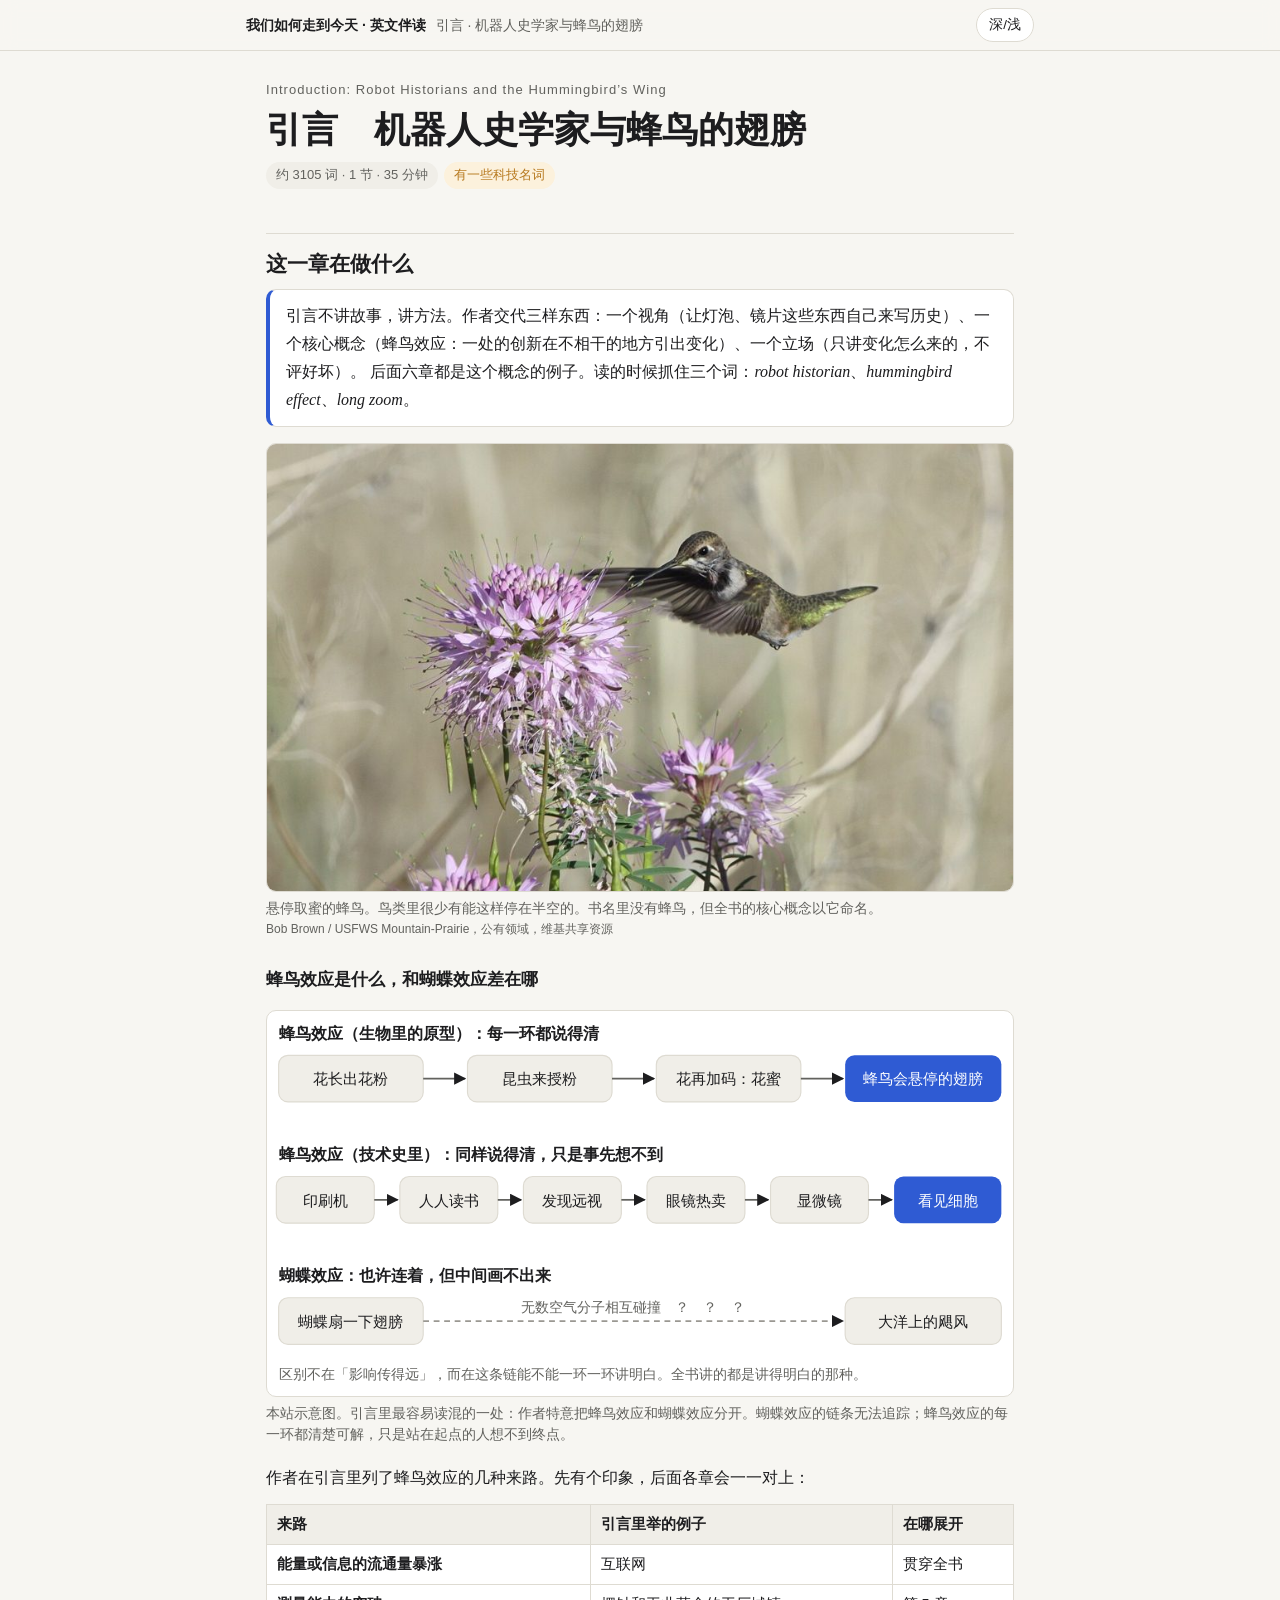
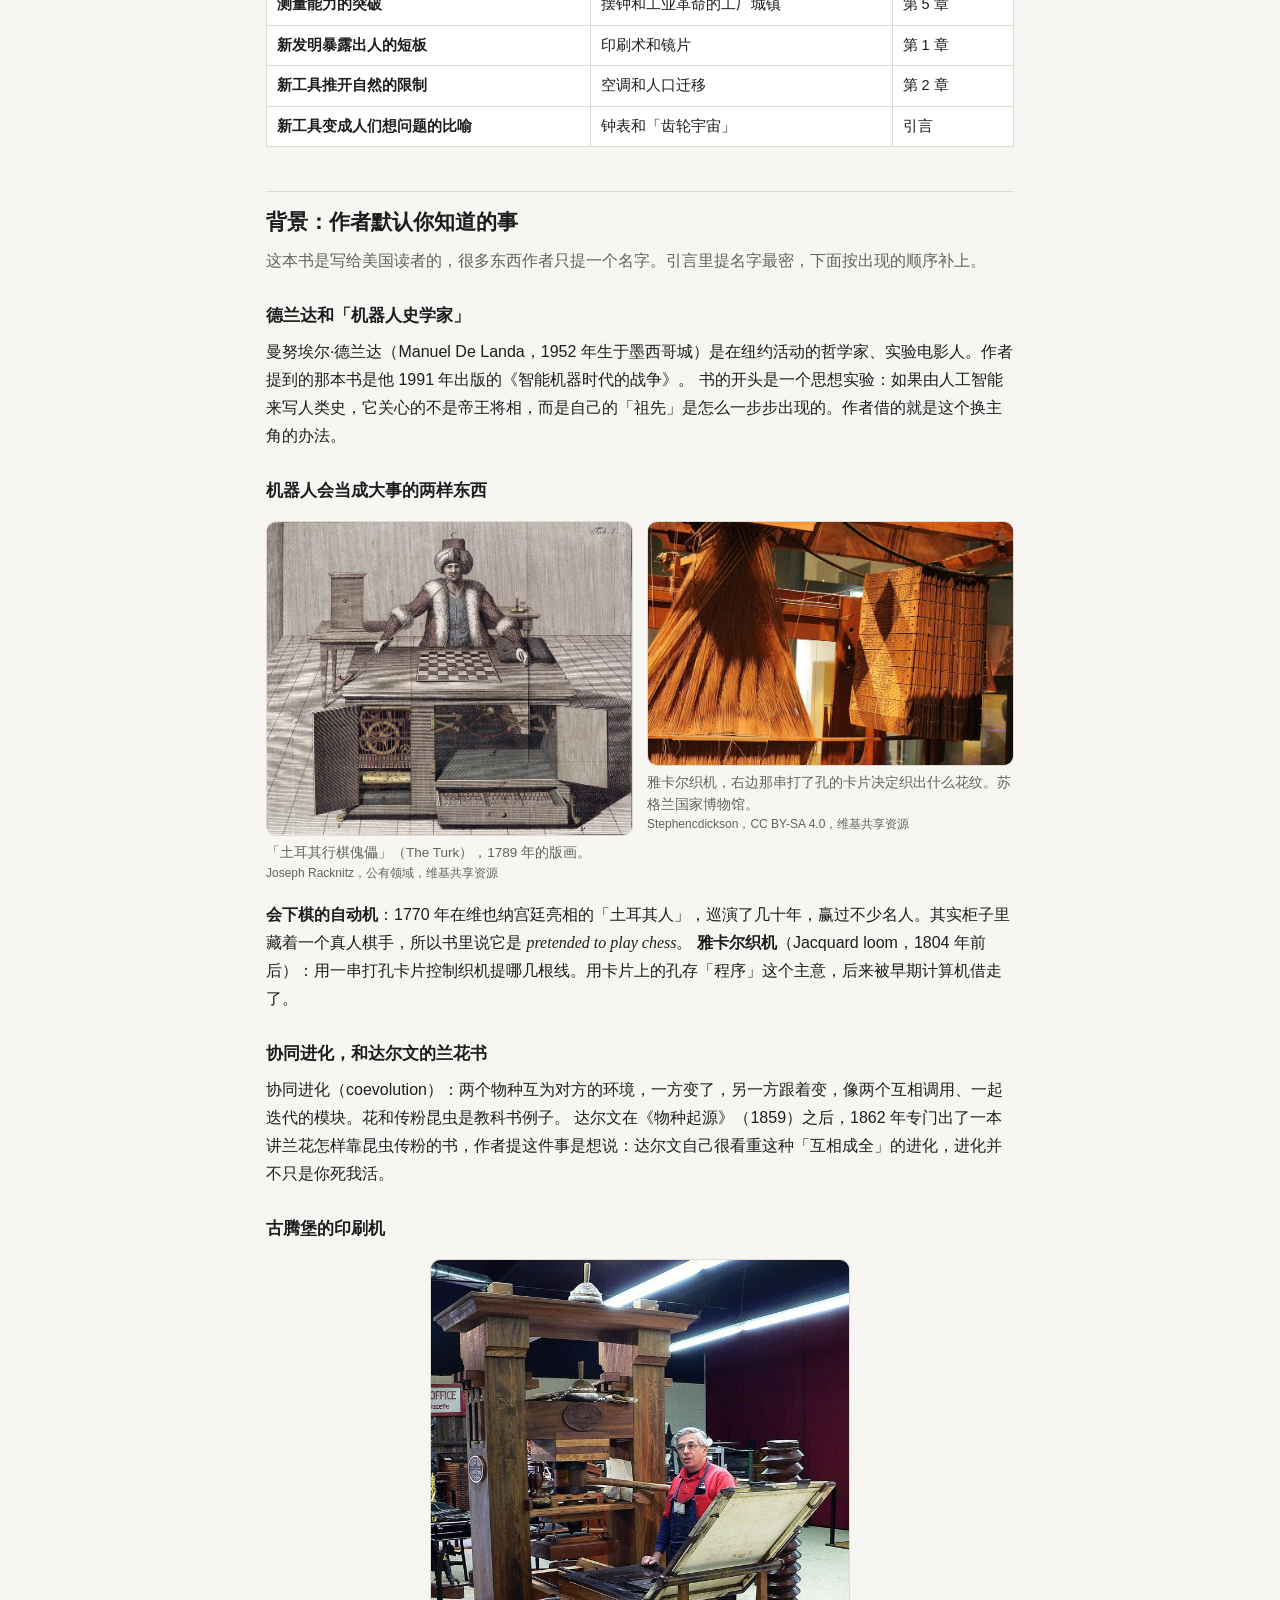
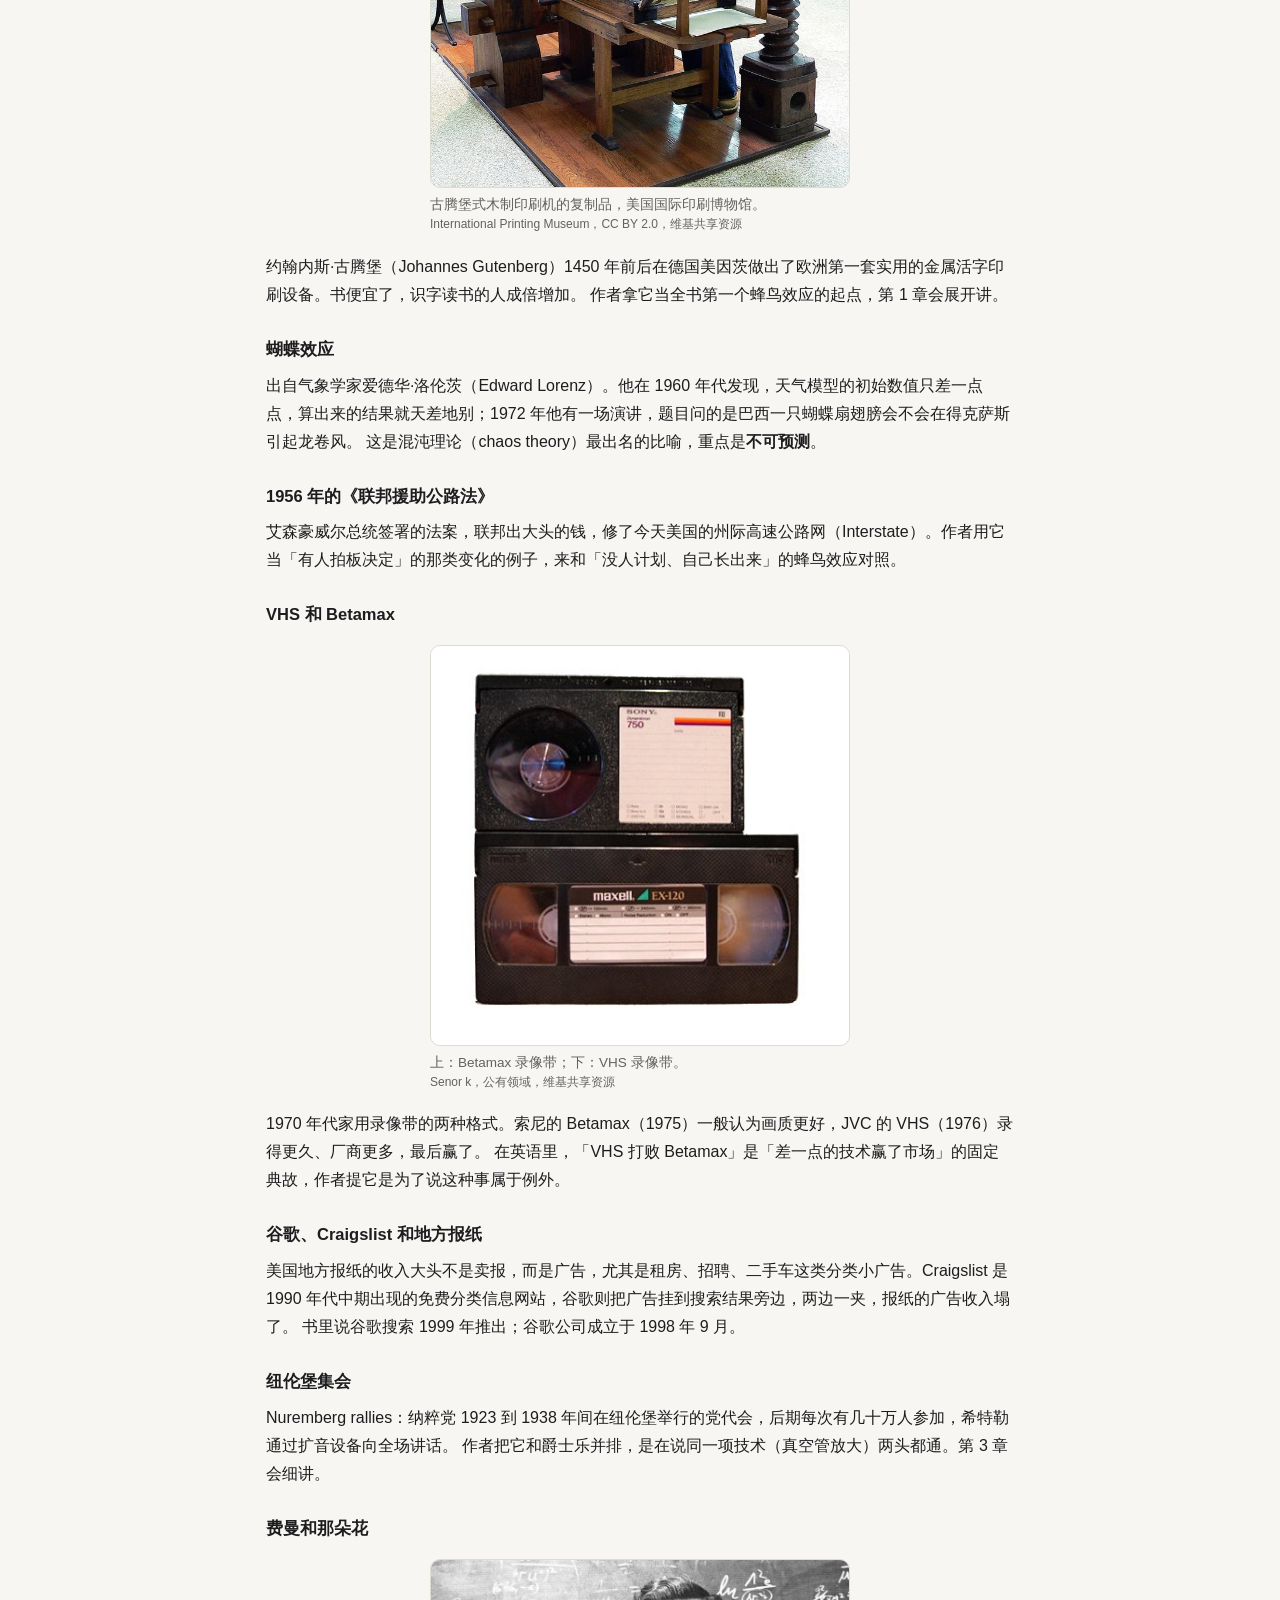
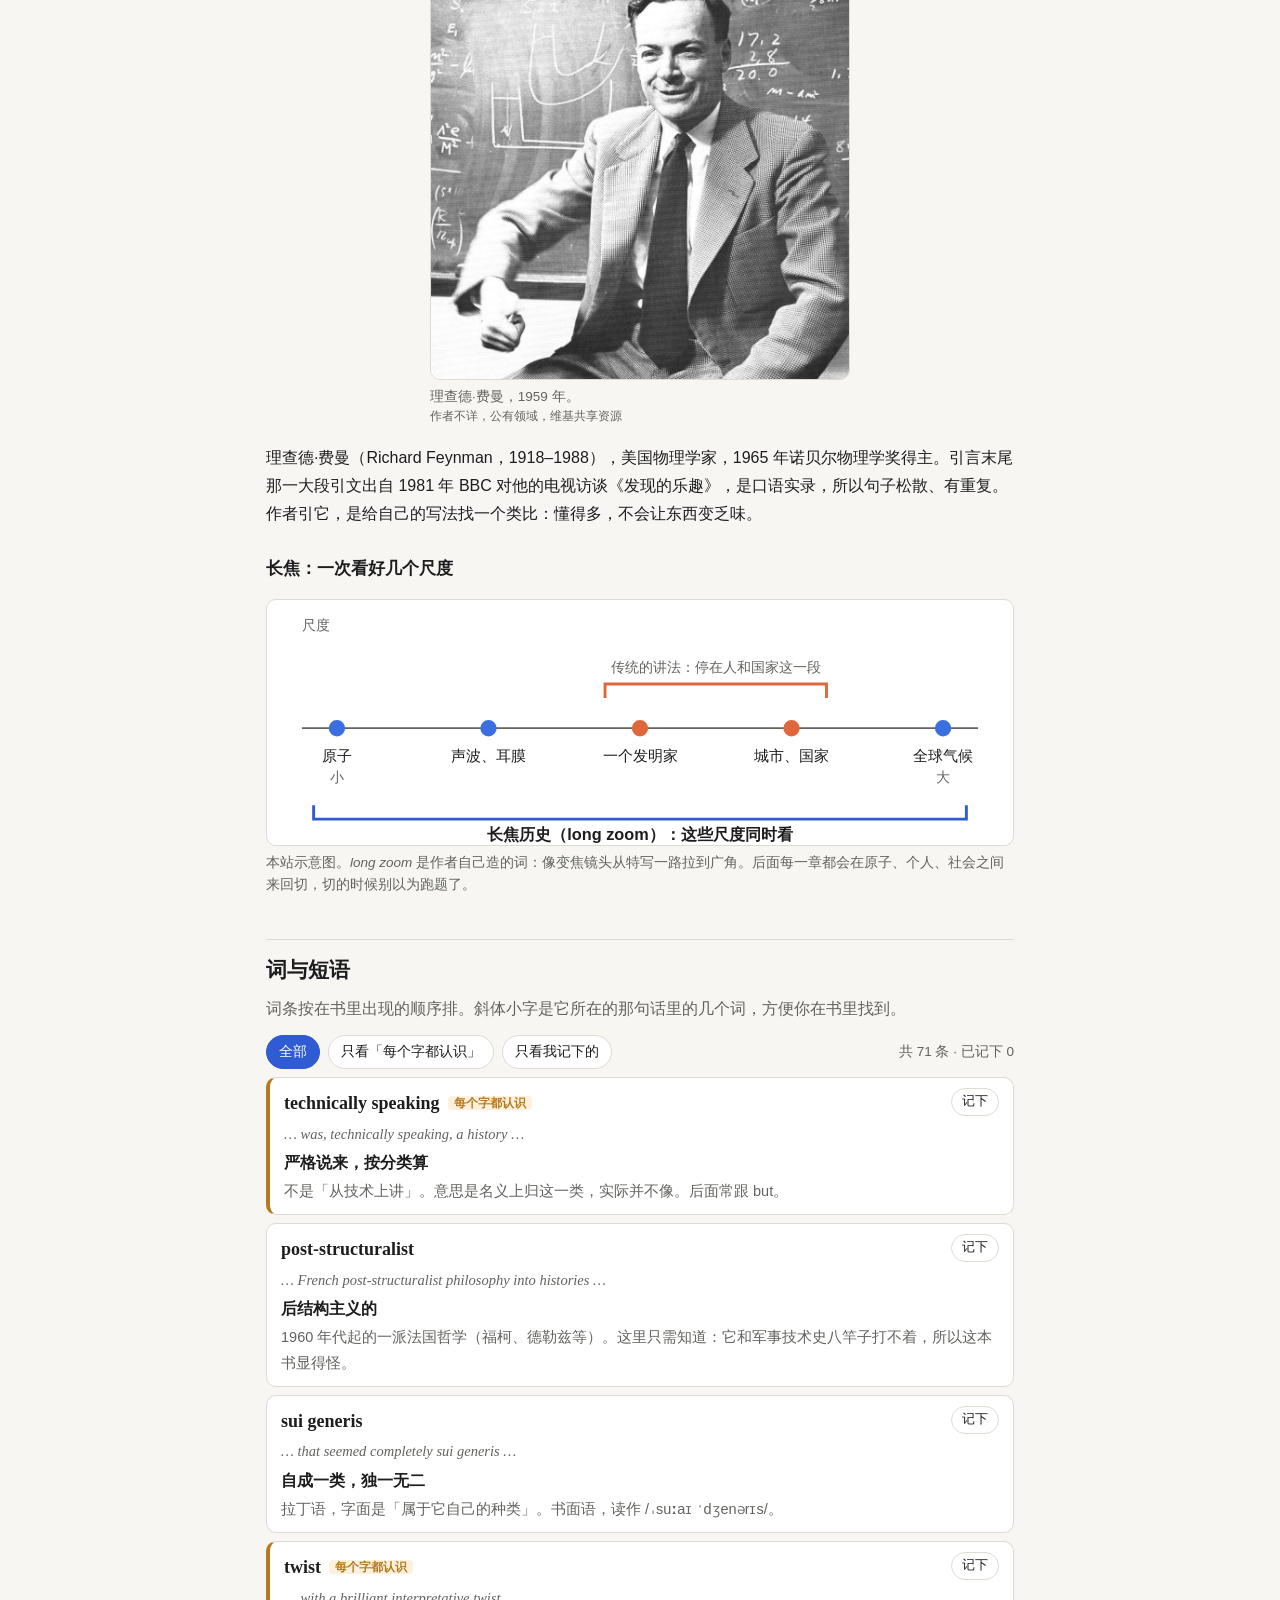
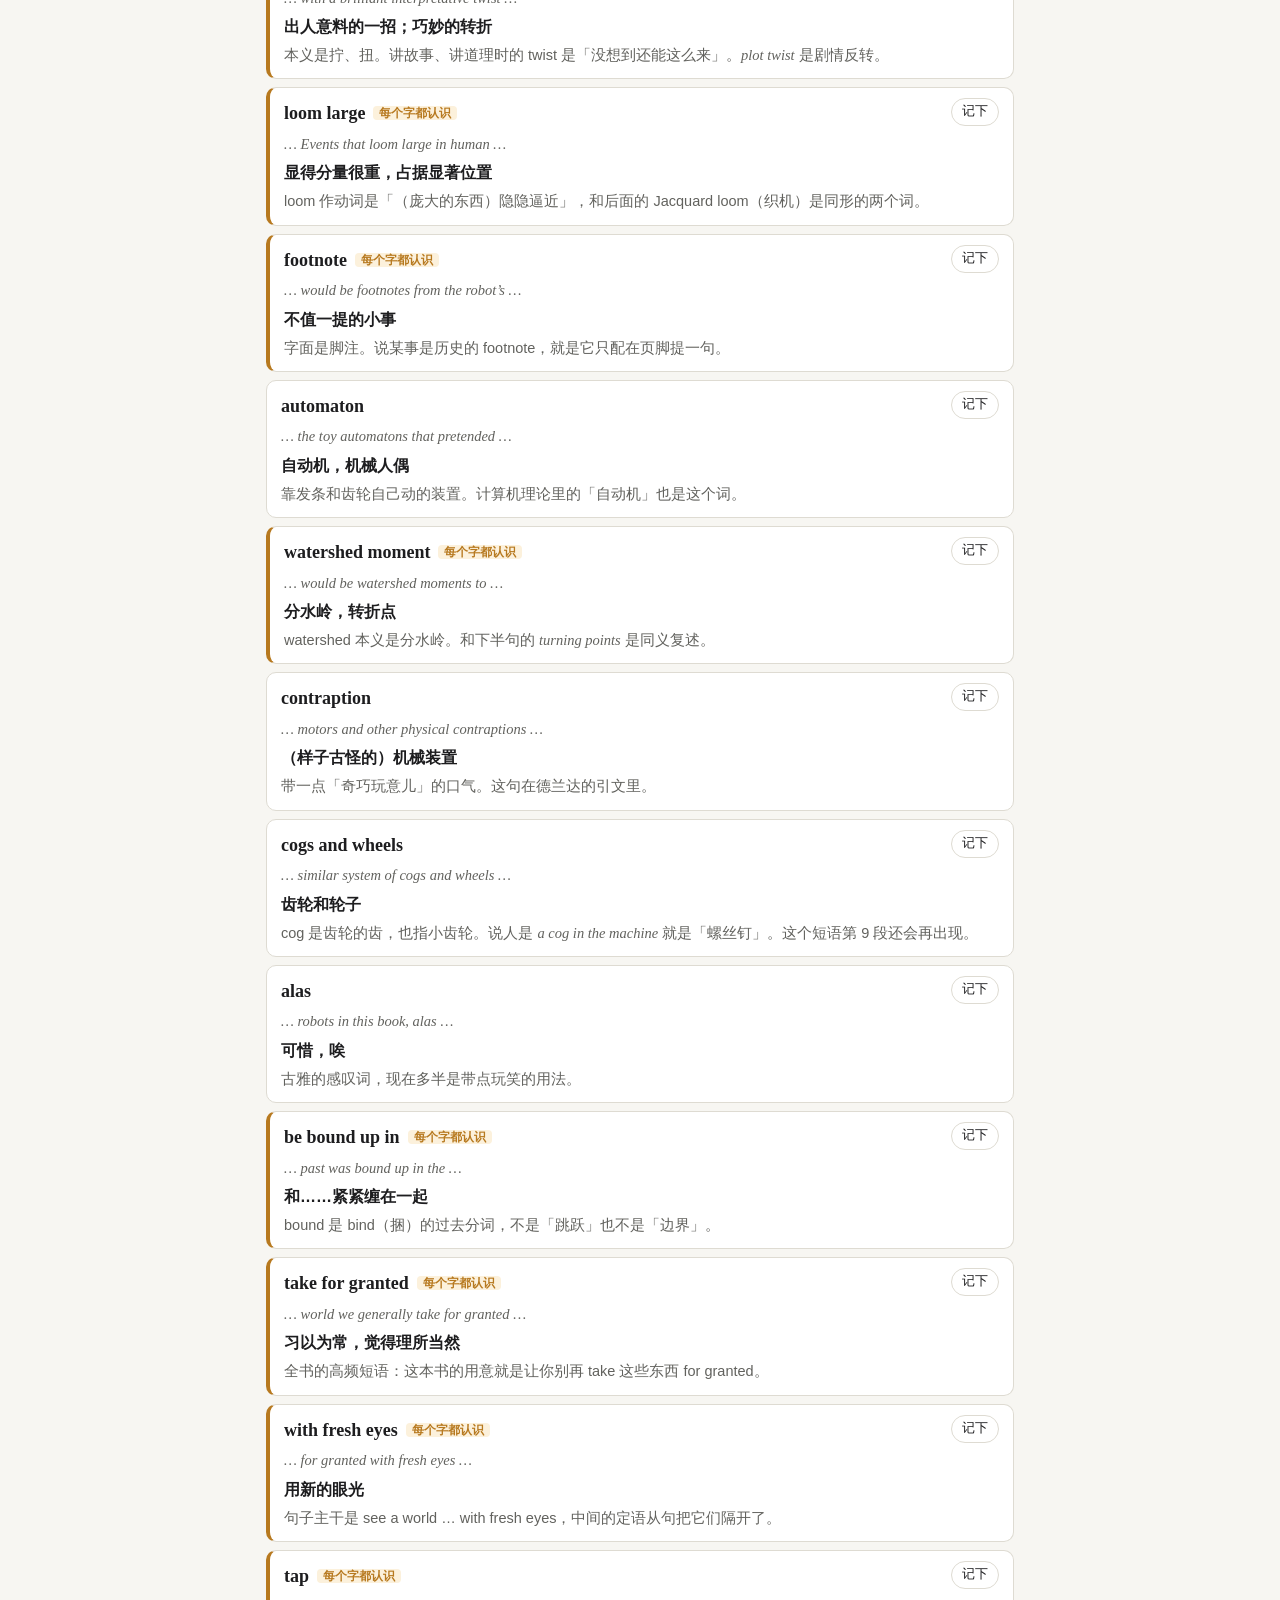
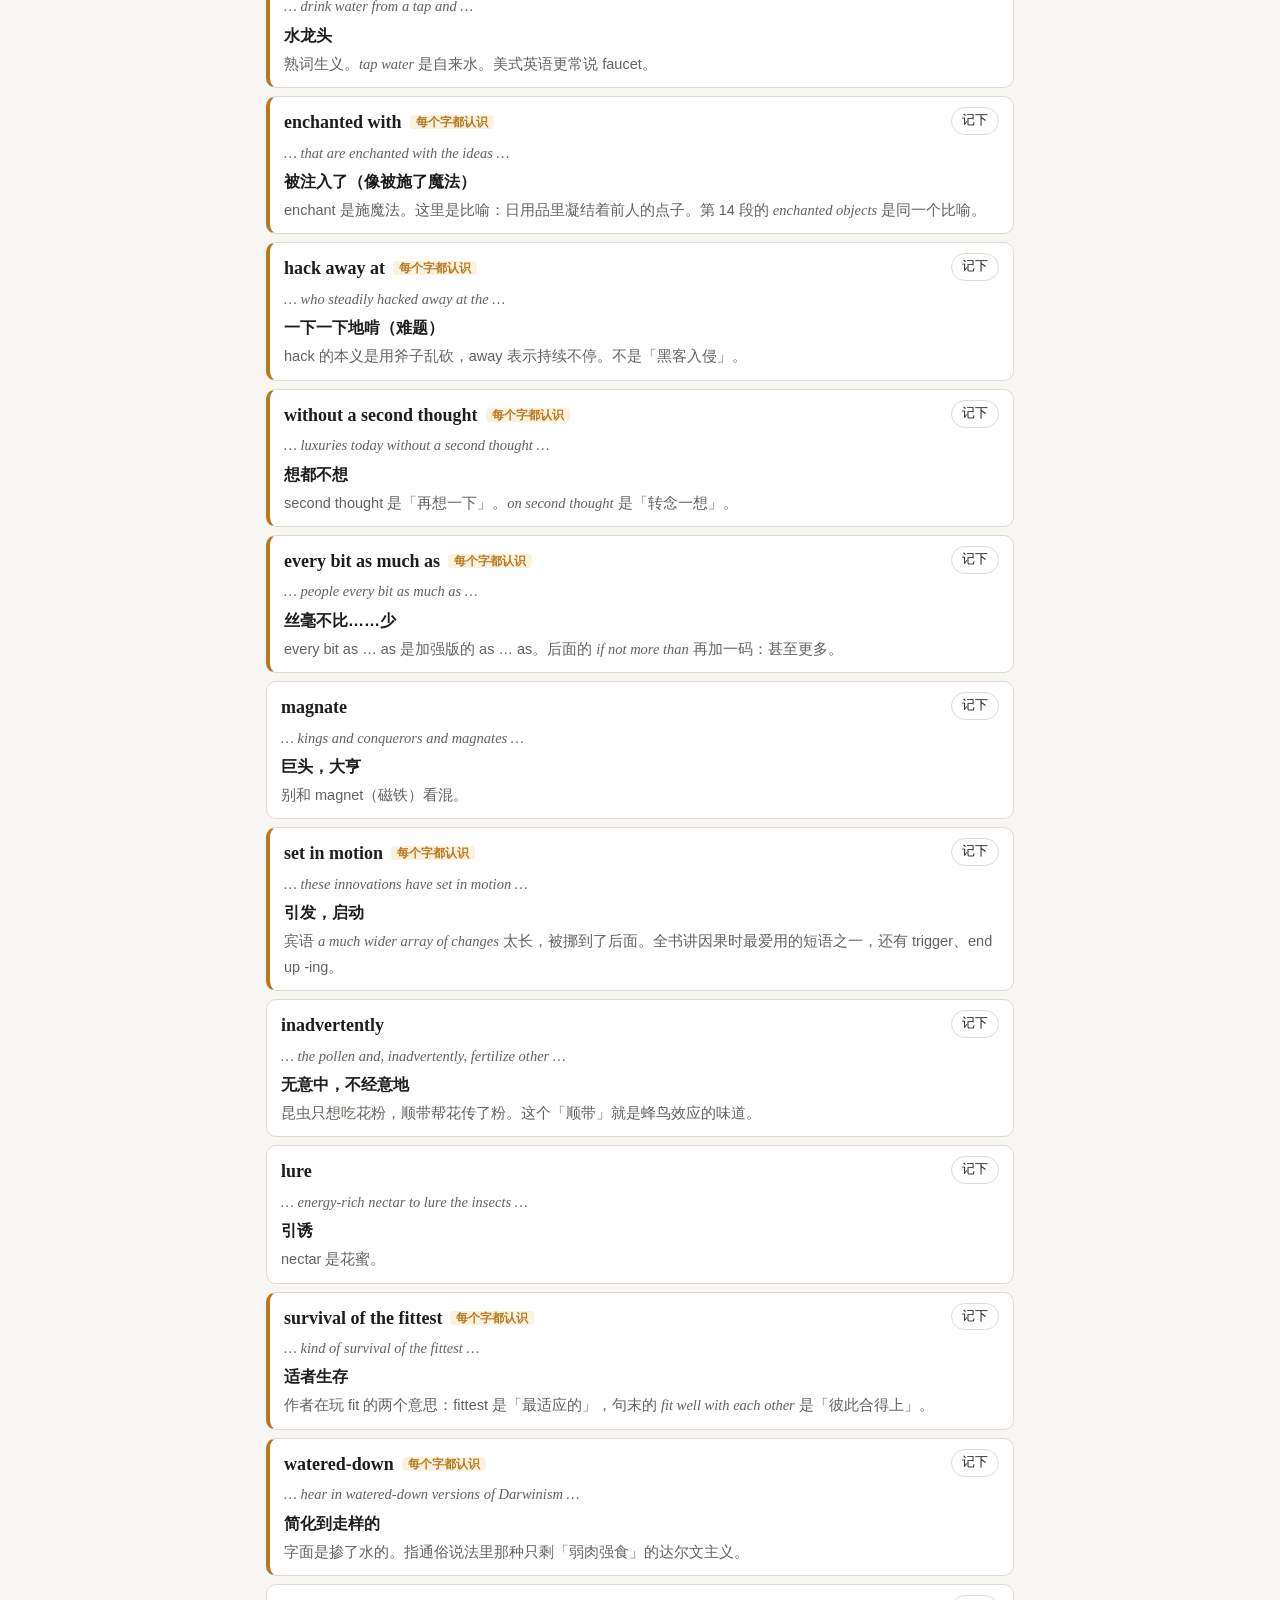
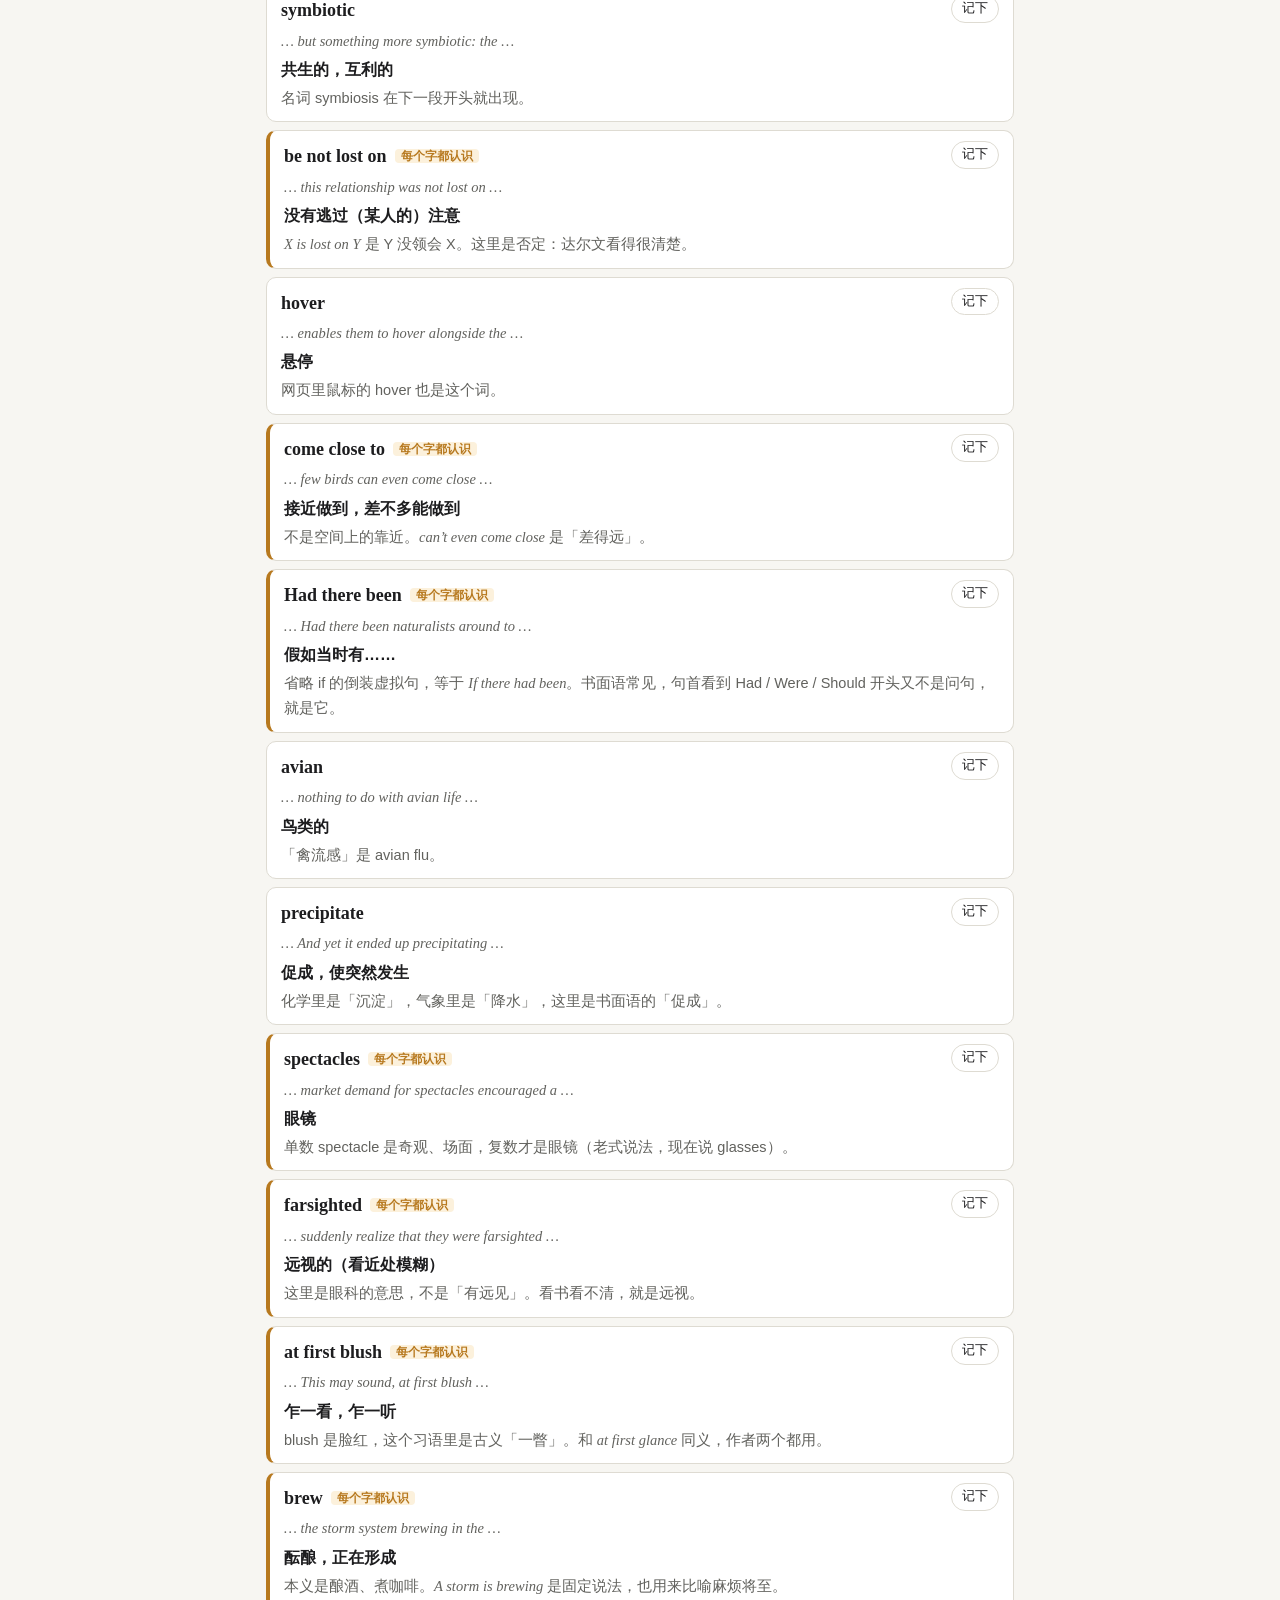
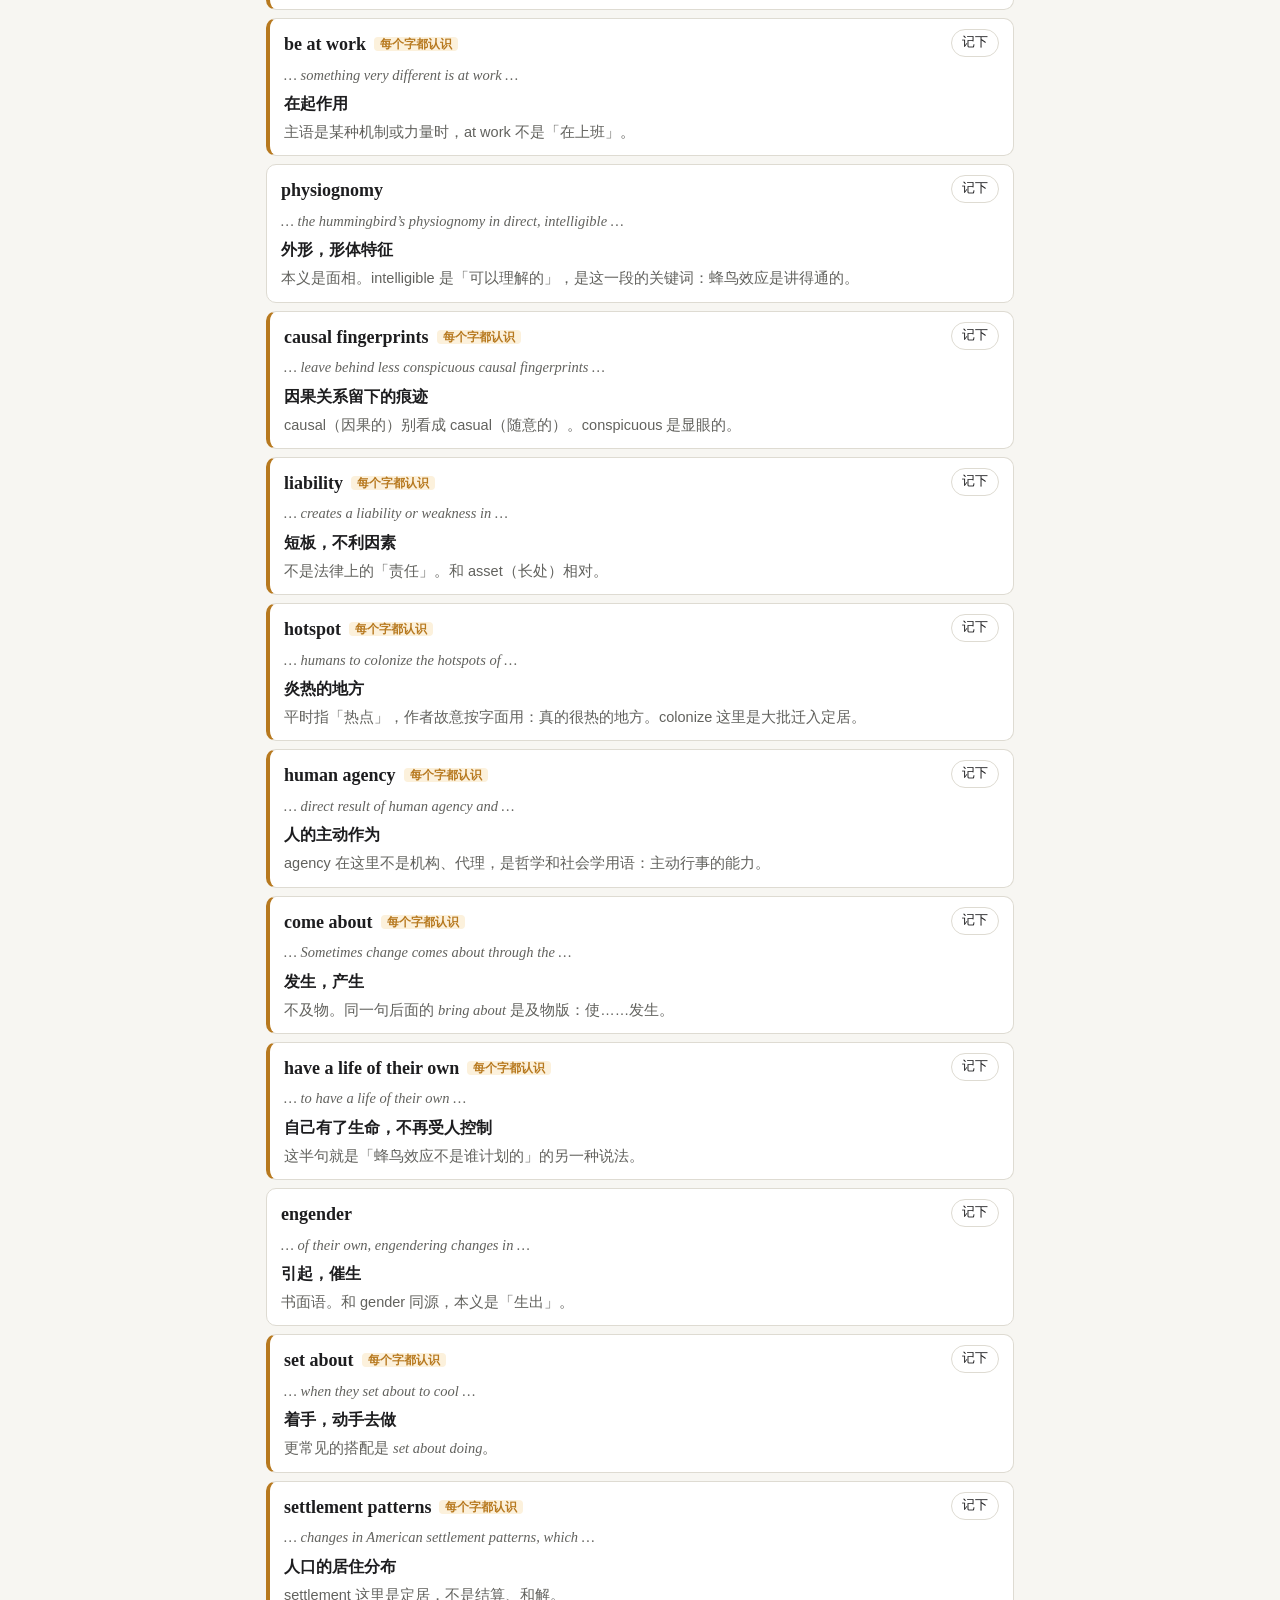
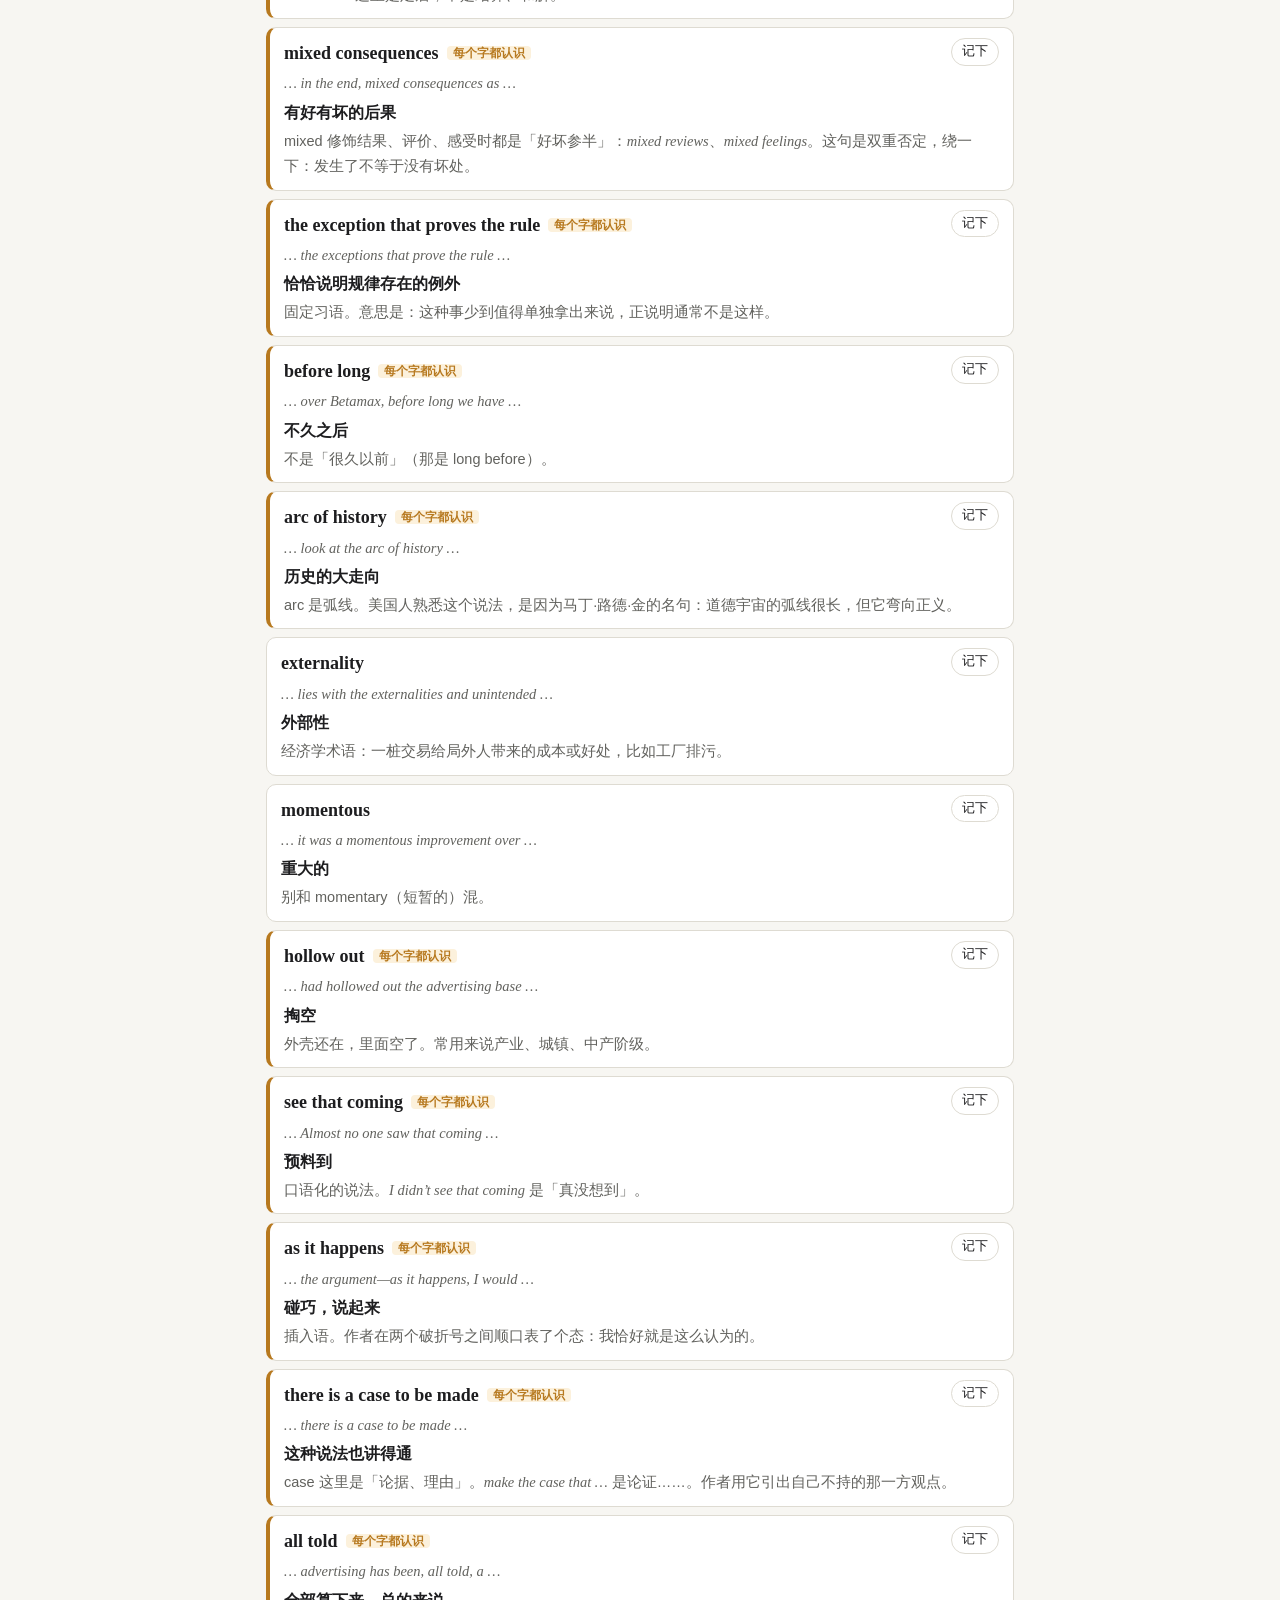
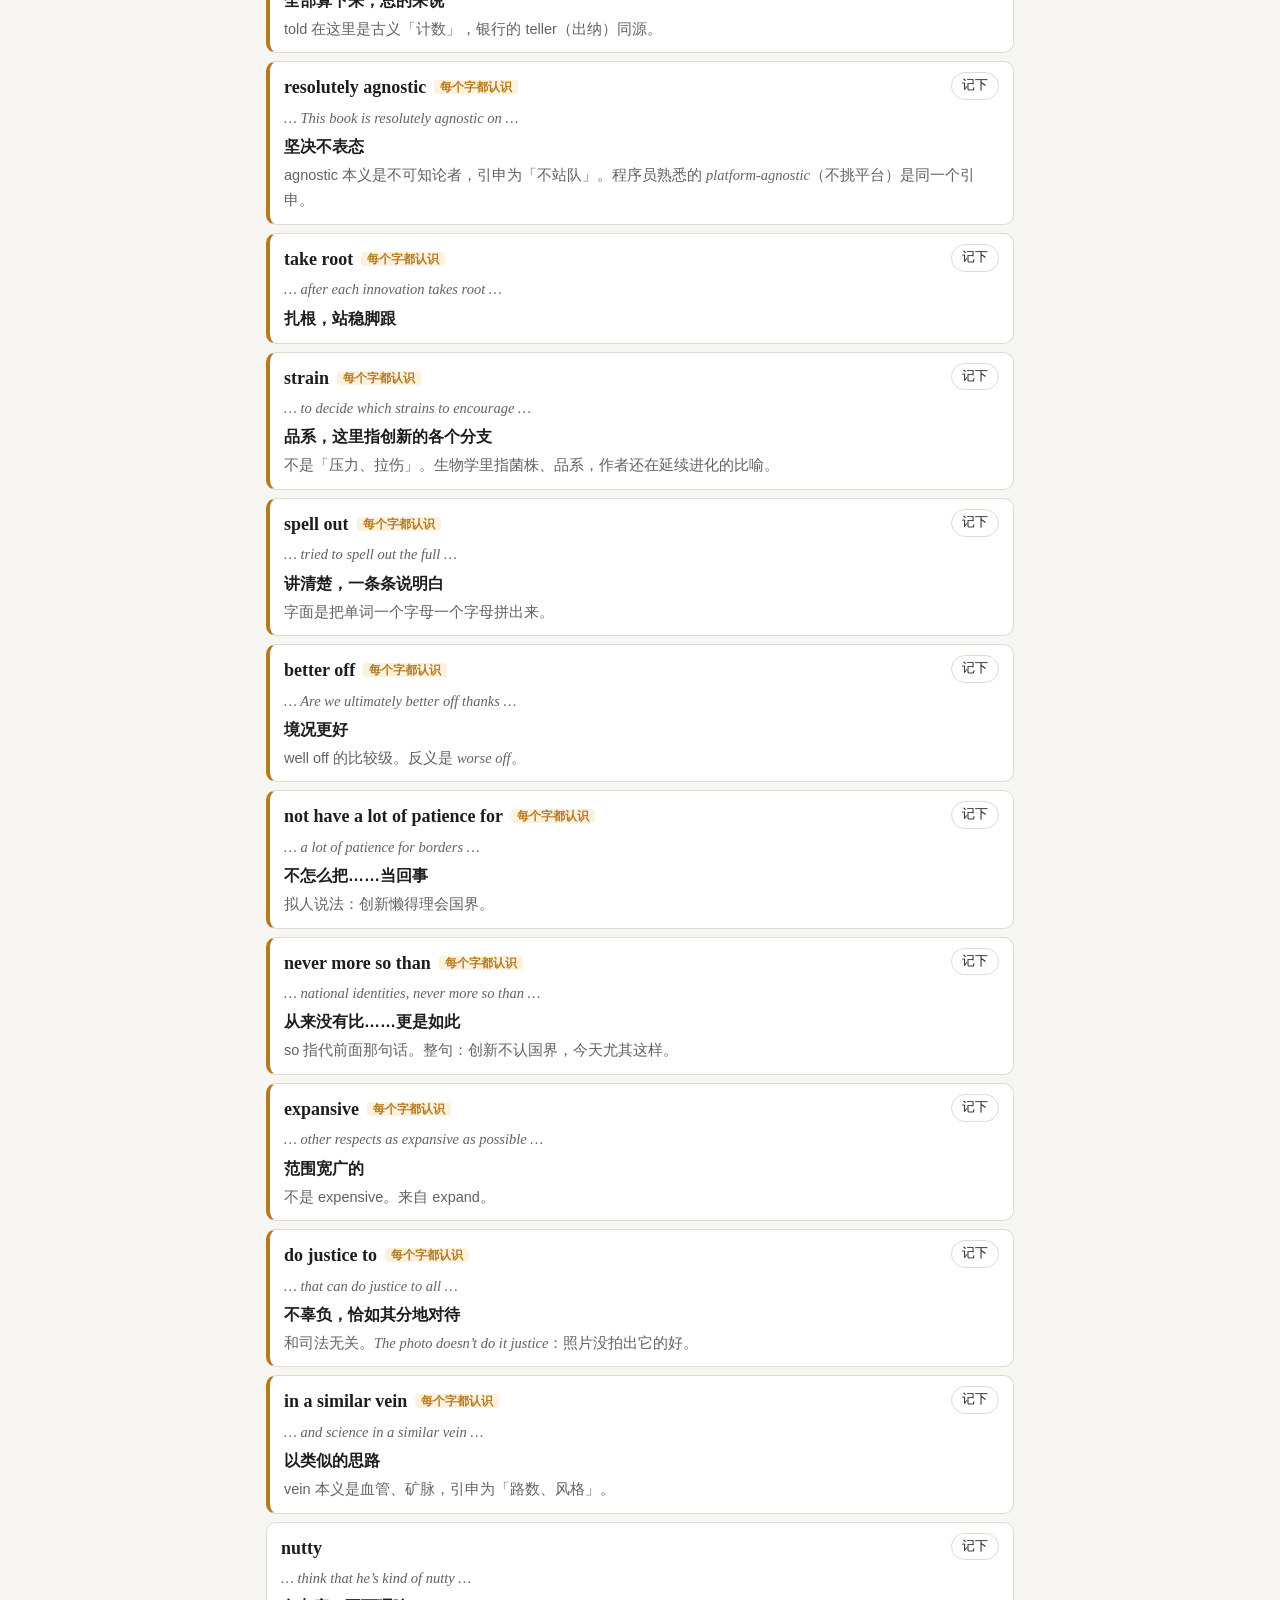
==== chapters/00.html @ 04141712 "我们如何走到今天 · 英文伴读：首版（引言、六章、结语） Co-Authored-By: Claude Opus 5.5 <noreply@anthropic.com>" ====
<!doctype html>
<html lang="zh-CN">
<head>
<meta charset="utf-8"><meta name="viewport" content="width=device-width, initial-scale=1">
<title>引言 · 我们如何走到今天 英文伴读</title>
<link rel="stylesheet" href="../assets/style.css">
<script src="../assets/chapters.js"></script>
<script src="../assets/hw.js"></script>
</head>
<body data-chapter="0">
<main>

<h2>这一章在做什么</h2>
<div class="gist"><p>引言不讲故事，讲方法。作者交代三样东西：一个视角（让灯泡、镜片这些东西自己来写历史）、一个核心概念（蜂鸟效应：一处的创新在不相干的地方引出变化）、一个立场（只讲变化怎么来的，不评好坏）。
后面六章都是这个概念的例子。读的时候抓住三个词：<i>robot historian</i>、<i>hummingbird effect</i>、<i>long zoom</i>。</p></div>

<figure class="fig"><img src="../assets/img/00-hummingbird.jpg" alt="一只蜂鸟悬停在一丛紫色的花前，喙伸向花朵，翅膀因高速扇动而模糊" loading="lazy">
<figcaption>悬停取蜜的蜂鸟。鸟类里很少有能这样停在半空的。书名里没有蜂鸟，但全书的核心概念以它命名。
<span class="src">Bob Brown / USFWS Mountain-Prairie，公有领域，维基共享资源</span></figcaption></figure>

<h3>蜂鸟效应是什么，和蝴蝶效应差在哪</h3>
<figure class="fig"><svg class="diagram" viewBox="0 0 640 330" role="img" aria-label="三条链：花粉到蜂鸟翅膀，印刷机到看见细胞，蝴蝶到飓风。前两条每一环都说得清，第三条中间是问号">
<defs><marker id="ar" viewBox="0 0 10 10" refX="9" refY="5" markerWidth="7" markerHeight="7" orient="auto"><path d="M0 0L10 5L0 10z" class="f-fg"/></marker></defs>
<text x="10" y="24" class="t-b">蜂鸟效应（生物里的原型）：每一环都说得清</text>
<rect x="10" y="38" width="124" height="40" rx="8" class="box"/><text x="72" y="63" text-anchor="middle">花长出花粉</text>
<rect x="172" y="38" width="124" height="40" rx="8" class="box"/><text x="234" y="63" text-anchor="middle">昆虫来授粉</text>
<rect x="334" y="38" width="124" height="40" rx="8" class="box"/><text x="396" y="63" text-anchor="middle">花再加码：花蜜</text>
<rect x="496" y="38" width="134" height="40" rx="8" class="f-a"/><text x="563" y="63" text-anchor="middle" class="t-on">蜂鸟会悬停的翅膀</text>
<path d="M134 58H170" class="ln" marker-end="url(#ar)"/><path d="M296 58H332" class="ln" marker-end="url(#ar)"/><path d="M458 58H494" class="ln" marker-end="url(#ar)"/>

<text x="10" y="128" class="t-b">蜂鸟效应（技术史里）：同样说得清，只是事先想不到</text>
<rect x="8" y="142" width="84" height="40" rx="8" class="box"/><text x="50" y="167" text-anchor="middle">印刷机</text>
<rect x="114" y="142" width="84" height="40" rx="8" class="box"/><text x="156" y="167" text-anchor="middle">人人读书</text>
<rect x="220" y="142" width="84" height="40" rx="8" class="box"/><text x="262" y="167" text-anchor="middle">发现远视</text>
<rect x="326" y="142" width="84" height="40" rx="8" class="box"/><text x="368" y="167" text-anchor="middle">眼镜热卖</text>
<rect x="432" y="142" width="84" height="40" rx="8" class="box"/><text x="474" y="167" text-anchor="middle">显微镜</text>
<rect x="538" y="142" width="92" height="40" rx="8" class="f-a"/><text x="584" y="167" text-anchor="middle" class="t-on">看见细胞</text>
<path d="M92 162H112" class="ln" marker-end="url(#ar)"/><path d="M198 162H218" class="ln" marker-end="url(#ar)"/><path d="M304 162H324" class="ln" marker-end="url(#ar)"/><path d="M410 162H430" class="ln" marker-end="url(#ar)"/><path d="M516 162H536" class="ln" marker-end="url(#ar)"/>

<text x="10" y="232" class="t-b">蝴蝶效应：也许连着，但中间画不出来</text>
<rect x="10" y="246" width="124" height="40" rx="8" class="box"/><text x="72" y="271" text-anchor="middle">蝴蝶扇一下翅膀</text>
<path d="M134 266H494" class="ln-d" marker-end="url(#ar)"/>
<text x="314" y="258" text-anchor="middle" class="t-m">无数空气分子相互碰撞　？　？　？</text>
<rect x="496" y="246" width="134" height="40" rx="8" class="box"/><text x="563" y="271" text-anchor="middle">大洋上的飓风</text>
<text x="10" y="316" class="t-m">区别不在「影响传得远」，而在这条链能不能一环一环讲明白。全书讲的都是讲得明白的那种。</text>
</svg>
<figcaption>本站示意图。引言里最容易读混的一处：作者特意把蜂鸟效应和蝴蝶效应分开。蝴蝶效应的链条无法追踪；蜂鸟效应的每一环都清楚可解，只是站在起点的人想不到终点。</figcaption></figure>

<p>作者在引言里列了蜂鸟效应的几种来路。先有个印象，后面各章会一一对上：</p>
<div class="table-wrap"><table class="terms">
  <tr><th>来路</th><th>引言里举的例子</th><th>在哪展开</th></tr>
  <tr><td>能量或信息的流通量暴涨</td><td>互联网</td><td>贯穿全书</td></tr>
  <tr><td>测量能力的突破</td><td>摆钟和工业革命的工厂城镇</td><td>第 5 章</td></tr>
  <tr><td>新发明暴露出人的短板</td><td>印刷术和镜片</td><td>第 1 章</td></tr>
  <tr><td>新工具推开自然的限制</td><td>空调和人口迁移</td><td>第 2 章</td></tr>
  <tr><td>新工具变成人们想问题的比喻</td><td>钟表和「齿轮宇宙」</td><td>引言</td></tr>
</table></div>

<h2>背景：作者默认你知道的事</h2>
<p class="lede">这本书是写给美国读者的，很多东西作者只提一个名字。引言里提名字最密，下面按出现的顺序补上。</p>

<h3>德兰达和「机器人史学家」</h3>
<p>曼努埃尔·德兰达（Manuel De Landa，1952 年生于墨西哥城）是在纽约活动的哲学家、实验电影人。作者提到的那本书是他 1991 年出版的《智能机器时代的战争》。
书的开头是一个思想实验：如果由人工智能来写人类史，它关心的不是帝王将相，而是自己的「祖先」是怎么一步步出现的。作者借的就是这个换主角的办法。</p>

<h3>机器人会当成大事的两样东西</h3>
<div class="pair">
<figure class="fig"><img src="../assets/img/00-turk.jpg" alt="铜版画：一个戴头巾的假人坐在柜子后面下棋，柜门敞开，露出里面的齿轮" loading="lazy">
<figcaption>「土耳其行棋傀儡」（The Turk），1789 年的版画。
<span class="src">Joseph Racknitz，公有领域，维基共享资源</span></figcaption></figure>
<figure class="fig"><img src="../assets/img/00-jacquard.jpg" alt="博物馆里的木制提花织机，右侧挂着一长串打了孔的硬纸卡片" loading="lazy">
<figcaption>雅卡尔织机，右边那串打了孔的卡片决定织出什么花纹。苏格兰国家博物馆。
<span class="src">Stephencdickson，CC BY-SA 4.0，维基共享资源</span></figcaption></figure>
</div>
<p><strong>会下棋的自动机</strong>：1770 年在维也纳宫廷亮相的「土耳其人」，巡演了几十年，赢过不少名人。其实柜子里藏着一个真人棋手，所以书里说它是 <i>pretended to play chess</i>。
<strong>雅卡尔织机</strong>（Jacquard loom，1804 年前后）：用一串打孔卡片控制织机提哪几根线。用卡片上的孔存「程序」这个主意，后来被早期计算机借走了。</p>

<h3>协同进化，和达尔文的兰花书</h3>
<p>协同进化（coevolution）：两个物种互为对方的环境，一方变了，另一方跟着变，像两个互相调用、一起迭代的模块。花和传粉昆虫是教科书例子。
达尔文在《物种起源》（1859）之后，1862 年专门出了一本讲兰花怎样靠昆虫传粉的书，作者提这件事是想说：达尔文自己很看重这种「互相成全」的进化，进化并不只是你死我活。</p>

<h3>古腾堡的印刷机</h3>
<figure class="fig narrow"><img src="../assets/img/00-press.jpg" alt="博物馆里一台木制螺旋压印机的复制品，旁边站着一位穿围裙的讲解员" loading="lazy">
<figcaption>古腾堡式木制印刷机的复制品，美国国际印刷博物馆。
<span class="src">International Printing Museum，CC BY 2.0，维基共享资源</span></figcaption></figure>
<p>约翰内斯·古腾堡（Johannes Gutenberg）1450 年前后在德国美因茨做出了欧洲第一套实用的金属活字印刷设备。书便宜了，识字读书的人成倍增加。
作者拿它当全书第一个蜂鸟效应的起点，第 1 章会展开讲。</p>

<h3>蝴蝶效应</h3>
<p>出自气象学家爱德华·洛伦茨（Edward Lorenz）。他在 1960 年代发现，天气模型的初始数值只差一点点，算出来的结果就天差地别；1972 年他有一场演讲，题目问的是巴西一只蝴蝶扇翅膀会不会在得克萨斯引起龙卷风。
这是混沌理论（chaos theory）最出名的比喻，重点是<strong>不可预测</strong>。</p>

<h3>1956 年的《联邦援助公路法》</h3>
<p>艾森豪威尔总统签署的法案，联邦出大头的钱，修了今天美国的州际高速公路网（Interstate）。作者用它当「有人拍板决定」的那类变化的例子，来和「没人计划、自己长出来」的蜂鸟效应对照。</p>

<h3>VHS 和 Betamax</h3>
<figure class="fig narrow"><img src="../assets/img/00-betavhs.jpg" alt="两盒录像带上下摆放，上面的 Betamax 带子比下面的 VHS 带子小一圈" loading="lazy">
<figcaption>上：Betamax 录像带；下：VHS 录像带。
<span class="src">Senor k，公有领域，维基共享资源</span></figcaption></figure>
<p>1970 年代家用录像带的两种格式。索尼的 Betamax（1975）一般认为画质更好，JVC 的 VHS（1976）录得更久、厂商更多，最后赢了。
在英语里，「VHS 打败 Betamax」是「差一点的技术赢了市场」的固定典故，作者提它是为了说这种事属于例外。</p>

<h3>谷歌、Craigslist 和地方报纸</h3>
<p>美国地方报纸的收入大头不是卖报，而是广告，尤其是租房、招聘、二手车这类分类小广告。Craigslist 是 1990 年代中期出现的免费分类信息网站，谷歌则把广告挂到搜索结果旁边，两边一夹，报纸的广告收入塌了。
书里说谷歌搜索 1999 年推出；谷歌公司成立于 1998 年 9 月。</p>

<h3>纽伦堡集会</h3>
<p>Nuremberg rallies：纳粹党 1923 到 1938 年间在纽伦堡举行的党代会，后期每次有几十万人参加，希特勒通过扩音设备向全场讲话。
作者把它和爵士乐并排，是在说同一项技术（真空管放大）两头都通。第 3 章会细讲。</p>

<h3>费曼和那朵花</h3>
<figure class="fig narrow"><img src="../assets/img/00-feynman.jpg" alt="黑白照片：费曼穿西装打领带，坐在写满公式的黑板前，笑着看向一侧" loading="lazy">
<figcaption>理查德·费曼，1959 年。
<span class="src">作者不详，公有领域，维基共享资源</span></figcaption></figure>
<p>理查德·费曼（Richard Feynman，1918–1988），美国物理学家，1965 年诺贝尔物理学奖得主。引言末尾那一大段引文出自 1981 年 BBC 对他的电视访谈《发现的乐趣》，是口语实录，所以句子松散、有重复。
作者引它，是给自己的写法找一个类比：懂得多，不会让东西变乏味。</p>

<h3>长焦：一次看好几个尺度</h3>
<figure class="fig"><svg class="diagram" viewBox="0 0 640 210" role="img" aria-label="一条从小到大的尺度轴：原子、声波和耳膜、一个发明家、城市和国家、全球气候。传统叙事只覆盖中间一段，长焦历史覆盖全部">
<path d="M30 110H610" class="ln"/>
<circle cx="60" cy="110" r="7" class="f1"/><circle cx="190" cy="110" r="7" class="f1"/><circle cx="320" cy="110" r="7" class="f2"/><circle cx="450" cy="110" r="7" class="f2"/><circle cx="580" cy="110" r="7" class="f1"/>
<text x="60" y="138" text-anchor="middle">原子</text><text x="190" y="138" text-anchor="middle">声波、耳膜</text><text x="320" y="138" text-anchor="middle">一个发明家</text><text x="450" y="138" text-anchor="middle">城市、国家</text><text x="580" y="138" text-anchor="middle">全球气候</text>
<text x="60" y="156" text-anchor="middle" class="t-m">小</text><text x="580" y="156" text-anchor="middle" class="t-m">大</text>
<path d="M290 84V72H480V84" class="s2"/><text x="385" y="62" text-anchor="middle" class="t-m">传统的讲法：停在人和国家这一段</text>
<path d="M40 176V188H600V176" class="ln-a"/><text x="320" y="206" text-anchor="middle" class="t-b">长焦历史（long zoom）：这些尺度同时看</text>
<text x="30" y="26" class="t-m">尺度</text>
</svg>
<figcaption>本站示意图。<i>long zoom</i> 是作者自己造的词：像变焦镜头从特写一路拉到广角。后面每一章都会在原子、个人、社会之间来回切，切的时候别以为跑题了。</figcaption></figure>

<h2>词与短语</h2>
<p class="lede">词条按在书里出现的顺序排。斜体小字是它所在的那句话里的几个词，方便你在书里找到。</p>

<div class="entry trap"><div class="en">technically speaking</div><div class="loc" data-p="1">… was, technically speaking, a history …</div><div class="zh">严格说来，按分类算</div><div class="note">不是「从技术上讲」。意思是名义上归这一类，实际并不像。后面常跟 but。</div></div>
<div class="entry"><div class="en">post-structuralist</div><div class="loc" data-p="1">… French post-structuralist philosophy into histories …</div><div class="zh">后结构主义的</div><div class="note">1960 年代起的一派法国哲学（福柯、德勒兹等）。这里只需知道：它和军事技术史八竿子打不着，所以这本书显得怪。</div></div>
<div class="entry"><div class="en">sui generis</div><div class="loc" data-p="1">… that seemed completely sui generis …</div><div class="zh">自成一类，独一无二</div><div class="note">拉丁语，字面是「属于它自己的种类」。书面语，读作 /ˌsuːaɪ ˈdʒenərɪs/。</div></div>
<div class="entry trap"><div class="en">twist</div><div class="loc" data-p="2">… with a brilliant interpretative twist …</div><div class="zh">出人意料的一招；巧妙的转折</div><div class="note">本义是拧、扭。讲故事、讲道理时的 twist 是「没想到还能这么来」。<i>plot twist</i> 是剧情反转。</div></div>
<div class="entry trap"><div class="en">loom large</div><div class="loc" data-p="2">… Events that loom large in human …</div><div class="zh">显得分量很重，占据显著位置</div><div class="note">loom 作动词是「（庞大的东西）隐隐逼近」，和后面的 Jacquard loom（织机）是同形的两个词。</div></div>
<div class="entry trap"><div class="en">footnote</div><div class="loc" data-p="2">… would be footnotes from the robot’s …</div><div class="zh">不值一提的小事</div><div class="note">字面是脚注。说某事是历史的 footnote，就是它只配在页脚提一句。</div></div>
<div class="entry"><div class="en">automaton</div><div class="loc" data-p="2">… the toy automatons that pretended …</div><div class="zh">自动机，机械人偶</div><div class="note">靠发条和齿轮自己动的装置。计算机理论里的「自动机」也是这个词。</div></div>
<div class="entry trap"><div class="en">watershed moment</div><div class="loc" data-p="2">… would be watershed moments to …</div><div class="zh">分水岭，转折点</div><div class="note">watershed 本义是分水岭。和下半句的 <i>turning points</i> 是同义复述。</div></div>
<div class="entry"><div class="en">contraption</div><div class="loc" data-p="2">… motors and other physical contraptions …</div><div class="zh">（样子古怪的）机械装置</div><div class="note">带一点「奇巧玩意儿」的口气。这句在德兰达的引文里。</div></div>
<div class="entry"><div class="en">cogs and wheels</div><div class="loc" data-p="2">… similar system of cogs and wheels …</div><div class="zh">齿轮和轮子</div><div class="note">cog 是齿轮的齿，也指小齿轮。说人是 <i>a cog in the machine</i> 就是「螺丝钉」。这个短语第 9 段还会再出现。</div></div>
<div class="entry"><div class="en">alas</div><div class="loc" data-p="3">… robots in this book, alas …</div><div class="zh">可惜，唉</div><div class="note">古雅的感叹词，现在多半是带点玩笑的用法。</div></div>
<div class="entry trap"><div class="en">be bound up in</div><div class="loc" data-p="3">… past was bound up in the …</div><div class="zh">和……紧紧缠在一起</div><div class="note">bound 是 bind（捆）的过去分词，不是「跳跃」也不是「边界」。</div></div>
<div class="entry trap"><div class="en">take for granted</div><div class="loc" data-p="4">… world we generally take for granted …</div><div class="zh">习以为常，觉得理所当然</div><div class="note">全书的高频短语：这本书的用意就是让你别再 take 这些东西 for granted。</div></div>
<div class="entry trap"><div class="en">with fresh eyes</div><div class="loc" data-p="4">… for granted with fresh eyes …</div><div class="zh">用新的眼光</div><div class="note">句子主干是 see a world … with fresh eyes，中间的定语从句把它们隔开了。</div></div>
<div class="entry trap"><div class="en">tap</div><div class="loc" data-p="4">… drink water from a tap and …</div><div class="zh">水龙头</div><div class="note">熟词生义。<i>tap water</i> 是自来水。美式英语更常说 faucet。</div></div>
<div class="entry trap"><div class="en">enchanted with</div><div class="loc" data-p="4">… that are enchanted with the ideas …</div><div class="zh">被注入了（像被施了魔法）</div><div class="note">enchant 是施魔法。这里是比喻：日用品里凝结着前人的点子。第 14 段的 <i>enchanted objects</i> 是同一个比喻。</div></div>
<div class="entry trap"><div class="en">hack away at</div><div class="loc" data-p="4">… who steadily hacked away at the …</div><div class="zh">一下一下地啃（难题）</div><div class="note">hack 的本义是用斧子乱砍，away 表示持续不停。不是「黑客入侵」。</div></div>
<div class="entry trap"><div class="en">without a second thought</div><div class="loc" data-p="4">… luxuries today without a second thought …</div><div class="zh">想都不想</div><div class="note">second thought 是「再想一下」。<i>on second thought</i> 是「转念一想」。</div></div>
<div class="entry trap"><div class="en">every bit as much as</div><div class="loc" data-p="4">… people every bit as much as …</div><div class="zh">丝毫不比……少</div><div class="note">every bit as … as 是加强版的 as … as。后面的 <i>if not more than</i> 再加一码：甚至更多。</div></div>
<div class="entry"><div class="en">magnate</div><div class="loc" data-p="4">… kings and conquerors and magnates …</div><div class="zh">巨头，大亨</div><div class="note">别和 magnet（磁铁）看混。</div></div>
<div class="entry trap"><div class="en">set in motion</div><div class="loc" data-p="5">… these innovations have set in motion …</div><div class="zh">引发，启动</div><div class="note">宾语 <i>a much wider array of changes</i> 太长，被挪到了后面。全书讲因果时最爱用的短语之一，还有 trigger、end up -ing。</div></div>
<div class="entry"><div class="en">inadvertently</div><div class="loc" data-p="5">… the pollen and, inadvertently, fertilize other …</div><div class="zh">无意中，不经意地</div><div class="note">昆虫只想吃花粉，顺带帮花传了粉。这个「顺带」就是蜂鸟效应的味道。</div></div>
<div class="entry"><div class="en">lure</div><div class="loc" data-p="5">… energy-rich nectar to lure the insects …</div><div class="zh">引诱</div><div class="note">nectar 是花蜜。</div></div>
<div class="entry trap"><div class="en">survival of the fittest</div><div class="loc" data-p="5">… kind of survival of the fittest …</div><div class="zh">适者生存</div><div class="note">作者在玩 fit 的两个意思：fittest 是「最适应的」，句末的 <i>fit well with each other</i> 是「彼此合得上」。</div></div>
<div class="entry trap"><div class="en">watered-down</div><div class="loc" data-p="5">… hear in watered-down versions of Darwinism …</div><div class="zh">简化到走样的</div><div class="note">字面是掺了水的。指通俗说法里那种只剩「弱肉强食」的达尔文主义。</div></div>
<div class="entry"><div class="en">symbiotic</div><div class="loc" data-p="5">… but something more symbiotic: the …</div><div class="zh">共生的，互利的</div><div class="note">名词 symbiosis 在下一段开头就出现。</div></div>
<div class="entry trap"><div class="en">be not lost on</div><div class="loc" data-p="5">… this relationship was not lost on …</div><div class="zh">没有逃过（某人的）注意</div><div class="note"><i>X is lost on Y</i> 是 Y 没领会 X。这里是否定：达尔文看得很清楚。</div></div>
<div class="entry"><div class="en">hover</div><div class="loc" data-p="6">… enables them to hover alongside the …</div><div class="zh">悬停</div><div class="note">网页里鼠标的 hover 也是这个词。</div></div>
<div class="entry trap"><div class="en">come close to</div><div class="loc" data-p="6">… few birds can even come close …</div><div class="zh">接近做到，差不多能做到</div><div class="note">不是空间上的靠近。<i>can’t even come close</i> 是「差得远」。</div></div>
<div class="entry trap"><div class="en">Had there been</div><div class="loc" data-p="6">… Had there been naturalists around to …</div><div class="zh">假如当时有……</div><div class="note">省略 if 的倒装虚拟句，等于 <i>If there had been</i>。书面语常见，句首看到 Had / Were / Should 开头又不是问句，就是它。</div></div>
<div class="entry"><div class="en">avian</div><div class="loc" data-p="6">… nothing to do with avian life …</div><div class="zh">鸟类的</div><div class="note">「禽流感」是 avian flu。</div></div>
<div class="entry"><div class="en">precipitate</div><div class="loc" data-p="6">… And yet it ended up precipitating …</div><div class="zh">促成，使突然发生</div><div class="note">化学里是「沉淀」，气象里是「降水」，这里是书面语的「促成」。</div></div>
<div class="entry trap"><div class="en">spectacles</div><div class="loc" data-p="7">… market demand for spectacles encouraged a …</div><div class="zh">眼镜</div><div class="note">单数 spectacle 是奇观、场面，复数才是眼镜（老式说法，现在说 glasses）。</div></div>
<div class="entry trap"><div class="en">farsighted</div><div class="loc" data-p="7">… suddenly realize that they were farsighted …</div><div class="zh">远视的（看近处模糊）</div><div class="note">这里是眼科的意思，不是「有远见」。看书看不清，就是远视。</div></div>
<div class="entry trap"><div class="en">at first blush</div><div class="loc" data-p="8">… This may sound, at first blush …</div><div class="zh">乍一看，乍一听</div><div class="note">blush 是脸红，这个习语里是古义「一瞥」。和 <i>at first glance</i> 同义，作者两个都用。</div></div>
<div class="entry trap"><div class="en">brew</div><div class="loc" data-p="8">… the storm system brewing in the …</div><div class="zh">酝酿，正在形成</div><div class="note">本义是酿酒、煮咖啡。<i>A storm is brewing</i> 是固定说法，也用来比喻麻烦将至。</div></div>
<div class="entry trap"><div class="en">be at work</div><div class="loc" data-p="8">… something very different is at work …</div><div class="zh">在起作用</div><div class="note">主语是某种机制或力量时，at work 不是「在上班」。</div></div>
<div class="entry"><div class="en">physiognomy</div><div class="loc" data-p="8">… the hummingbird’s physiognomy in direct, intelligible …</div><div class="zh">外形，形体特征</div><div class="note">本义是面相。intelligible 是「可以理解的」，是这一段的关键词：蜂鸟效应是讲得通的。</div></div>
<div class="entry trap"><div class="en">causal fingerprints</div><div class="loc" data-p="9">… leave behind less conspicuous causal fingerprints …</div><div class="zh">因果关系留下的痕迹</div><div class="note">causal（因果的）别看成 casual（随意的）。conspicuous 是显眼的。</div></div>
<div class="entry trap"><div class="en">liability</div><div class="loc" data-p="9">… creates a liability or weakness in …</div><div class="zh">短板，不利因素</div><div class="note">不是法律上的「责任」。和 asset（长处）相对。</div></div>
<div class="entry trap"><div class="en">hotspot</div><div class="loc" data-p="9">… humans to colonize the hotspots of …</div><div class="zh">炎热的地方</div><div class="note">平时指「热点」，作者故意按字面用：真的很热的地方。colonize 这里是大批迁入定居。</div></div>
<div class="entry trap"><div class="en">human agency</div><div class="loc" data-p="10">… direct result of human agency and …</div><div class="zh">人的主动作为</div><div class="note">agency 在这里不是机构、代理，是哲学和社会学用语：主动行事的能力。</div></div>
<div class="entry trap"><div class="en">come about</div><div class="loc" data-p="10">… Sometimes change comes about through the …</div><div class="zh">发生，产生</div><div class="note">不及物。同一句后面的 <i>bring about</i> 是及物版：使……发生。</div></div>
<div class="entry trap"><div class="en">have a life of their own</div><div class="loc" data-p="10">… to have a life of their own …</div><div class="zh">自己有了生命，不再受人控制</div><div class="note">这半句就是「蜂鸟效应不是谁计划的」的另一种说法。</div></div>
<div class="entry"><div class="en">engender</div><div class="loc" data-p="10">… of their own, engendering changes in …</div><div class="zh">引起，催生</div><div class="note">书面语。和 gender 同源，本义是「生出」。</div></div>
<div class="entry trap"><div class="en">set about</div><div class="loc" data-p="10">… when they set about to cool …</div><div class="zh">着手，动手去做</div><div class="note">更常见的搭配是 <i>set about doing</i>。</div></div>
<div class="entry trap"><div class="en">settlement patterns</div><div class="loc" data-p="10">… changes in American settlement patterns, which …</div><div class="zh">人口的居住分布</div><div class="note">settlement 这里是定居，不是结算、和解。</div></div>
<div class="entry trap"><div class="en">mixed consequences</div><div class="loc" data-p="11">… in the end, mixed consequences as …</div><div class="zh">有好有坏的后果</div><div class="note">mixed 修饰结果、评价、感受时都是「好坏参半」：<i>mixed reviews</i>、<i>mixed feelings</i>。这句是双重否定，绕一下：发生了不等于没有坏处。</div></div>
<div class="entry trap"><div class="en">the exception that proves the rule</div><div class="loc" data-p="11">… the exceptions that prove the rule …</div><div class="zh">恰恰说明规律存在的例外</div><div class="note">固定习语。意思是：这种事少到值得单独拿出来说，正说明通常不是这样。</div></div>
<div class="entry trap"><div class="en">before long</div><div class="loc" data-p="11">… over Betamax, before long we have …</div><div class="zh">不久之后</div><div class="note">不是「很久以前」（那是 long before）。</div></div>
<div class="entry trap"><div class="en">arc of history</div><div class="loc" data-p="11">… look at the arc of history …</div><div class="zh">历史的大走向</div><div class="note">arc 是弧线。美国人熟悉这个说法，是因为马丁·路德·金的名句：道德宇宙的弧线很长，但它弯向正义。</div></div>
<div class="entry"><div class="en">externality</div><div class="loc" data-p="12">… lies with the externalities and unintended …</div><div class="zh">外部性</div><div class="note">经济学术语：一桩交易给局外人带来的成本或好处，比如工厂排污。</div></div>
<div class="entry"><div class="en">momentous</div><div class="loc" data-p="12">… it was a momentous improvement over …</div><div class="zh">重大的</div><div class="note">别和 momentary（短暂的）混。</div></div>
<div class="entry trap"><div class="en">hollow out</div><div class="loc" data-p="12">… had hollowed out the advertising base …</div><div class="zh">掏空</div><div class="note">外壳还在，里面空了。常用来说产业、城镇、中产阶级。</div></div>
<div class="entry trap"><div class="en">see that coming</div><div class="loc" data-p="12">… Almost no one saw that coming …</div><div class="zh">预料到</div><div class="note">口语化的说法。<i>I didn’t see that coming</i> 是「真没想到」。</div></div>
<div class="entry trap"><div class="en">as it happens</div><div class="loc" data-p="12">… the argument—as it happens, I would …</div><div class="zh">碰巧，说起来</div><div class="note">插入语。作者在两个破折号之间顺口表了个态：我恰好就是这么认为的。</div></div>
<div class="entry trap"><div class="en">there is a case to be made</div><div class="loc" data-p="12">… there is a case to be made …</div><div class="zh">这种说法也讲得通</div><div class="note">case 这里是「论据、理由」。<i>make the case that …</i> 是论证……。作者用它引出自己不持的那一方观点。</div></div>
<div class="entry trap"><div class="en">all told</div><div class="loc" data-p="12">… advertising has been, all told, a …</div><div class="zh">全部算下来，总的来说</div><div class="note">told 在这里是古义「计数」，银行的 teller（出纳）同源。</div></div>
<div class="entry trap"><div class="en">resolutely agnostic</div><div class="loc" data-p="13">… This book is resolutely agnostic on …</div><div class="zh">坚决不表态</div><div class="note">agnostic 本义是不可知论者，引申为「不站队」。程序员熟悉的 <i>platform-agnostic</i>（不挑平台）是同一个引申。</div></div>
<div class="entry trap"><div class="en">take root</div><div class="loc" data-p="13">… after each innovation takes root …</div><div class="zh">扎根，站稳脚跟</div></div>
<div class="entry trap"><div class="en">strain</div><div class="loc" data-p="13">… to decide which strains to encourage …</div><div class="zh">品系，这里指创新的各个分支</div><div class="note">不是「压力、拉伤」。生物学里指菌株、品系，作者还在延续进化的比喻。</div></div>
<div class="entry trap"><div class="en">spell out</div><div class="loc" data-p="13">… tried to spell out the full …</div><div class="zh">讲清楚，一条条说明白</div><div class="note">字面是把单词一个字母一个字母拼出来。</div></div>
<div class="entry trap"><div class="en">better off</div><div class="loc" data-p="13">… Are we ultimately better off thanks …</div><div class="zh">境况更好</div><div class="note">well off 的比较级。反义是 <i>worse off</i>。</div></div>
<div class="entry trap"><div class="en">not have a lot of patience for</div><div class="loc" data-p="14">… a lot of patience for borders …</div><div class="zh">不怎么把……当回事</div><div class="note">拟人说法：创新懒得理会国界。</div></div>
<div class="entry trap"><div class="en">never more so than</div><div class="loc" data-p="14">… national identities, never more so than …</div><div class="zh">从来没有比……更是如此</div><div class="note">so 指代前面那句话。整句：创新不认国界，今天尤其这样。</div></div>
<div class="entry trap"><div class="en">expansive</div><div class="loc" data-p="15">… other respects as expansive as possible …</div><div class="zh">范围宽广的</div><div class="note">不是 expensive。来自 expand。</div></div>
<div class="entry trap"><div class="en">do justice to</div><div class="loc" data-p="15">… that can do justice to all …</div><div class="zh">不辜负，恰如其分地对待</div><div class="note">和司法无关。<i>The photo doesn’t do it justice</i>：照片没拍出它的好。</div></div>
<div class="entry trap"><div class="en">in a similar vein</div><div class="loc" data-p="16">… and science in a similar vein …</div><div class="zh">以类似的思路</div><div class="note">vein 本义是血管、矿脉，引申为「路数、风格」。</div></div>
<div class="entry"><div class="en">nutty</div><div class="loc" data-p="17">… think that he’s kind of nutty …</div><div class="zh">有点疯，不可理喻</div><div class="note">这一整段是费曼的口语实录，kind of、I mean 这些都是口头禅，句子不必按语法细抠。</div></div>
<div class="entry trap"><div class="en">work one’s way toward</div><div class="loc" data-p="18">… working his or her way toward …</div><div class="zh">一步步走向，摸索着达到</div><div class="note"><i>动词 + one’s way</i> 表示「靠这个动作一路前进」，如 <i>fight one’s way</i>、<i>talk one’s way out</i>。</div></div>
<div class="entry"><div class="en">subtract from</div><div class="loc" data-p="18">… doesn’t subtract from the traditional account …</div><div class="zh">减损</div><div class="note">呼应费曼引文最后两句的 adds 和 subtracts。作者把费曼的话接过来收尾。</div></div>

<h2>值得停下来的句子</h2>

<blockquote class="quote">the sexual reproduction strategies of plants end up shaping the design of a hummingbird’s wings.<cite>— 第 6 段，全书核心比喻的出处。本站译：植物的有性繁殖策略，最后塑造了蜂鸟翅膀的构造。</cite></blockquote>
<p>主语很长（<i>the sexual reproduction strategies of plants</i>），谓语是 <i>end up shaping</i>。<i>end up doing</i> 是这本书最要紧的一个句型：它不说「导致」，说的是「兜兜转转，最后竟然」。
往后每读到一个 end up，就是作者在提醒你：这一步没人计划过。</p>

<blockquote class="quote">An innovation, or cluster of innovations, in one field ends up triggering changes that seem to belong to a different domain altogether.<cite>— 第 9 段，蜂鸟效应的定义。本站译：一个领域里的一项或一组创新，最后在一个看上去完全不相干的领域引发了变化。</cite></blockquote>
<p>拆开看：主语 <i>An innovation … in one field</i>，中间插了 <i>or cluster of innovations</i>；谓语又是 <i>ends up triggering</i>；<i>that</i> 从句修饰 changes。
句末的 <i>altogether</i> 是「完全、根本」，修饰 different。这句就是全书的定义，值得背下来。</p>

<blockquote class="quote">History happens on the level of atoms, the level of planetary climate change, and all the levels in between.<cite>— 第 15 段，「长焦历史」的主张。本站译：历史发生在原子的层面，发生在全球气候变化的层面，也发生在这两者之间的每一个层面。</cite></blockquote>
<p>句子不难，难的是当真。它解释了后面各章的写法：讲镜片要先讲二氧化硅的电子，讲空调要一路讲到美国总统选举。看到作者突然换尺度，回想这一句。</p>

<h2>检查一下理解</h2>
<p class="lede">先在心里答，再点开。答错的那题，回书里把对应段落再读一遍。</p>

<details class="check"><summary>1. 在「机器人史学家」眼里，罗马帝国衰亡和打孔卡织机，哪个是大事？作者借这个视角想干什么？</summary><p>织机是大事，罗马衰亡只是脚注，因为机器人关心的是通向自己的那条线。作者并不写机器人，他借的是「换一个主角看历史」这个办法：让灯泡、镜片这些日用品当主角，看到的历史会和帝王将相版很不一样。</p></details>
<details class="check"><summary>2. 蜂鸟效应是不是蝴蝶效应的另一个名字？</summary><p>不是，作者专门把两者分开。蝴蝶效应的因果链无法追踪、无法预测；蜂鸟效应的每一环都清楚、讲得通，只是跨了领域，事先没人会往那儿想。</p></details>
<details class="check"><summary>3. 第 9 段说印刷术带来了一个「problem」，而且这个 problem 本身也是一种 invention。为什么 problem 要加引号？</summary><p>因为远视原本不成问题：不需要看小字的人感觉不到它。是读书这件新事把它变成了「问题」，所以说这个问题是被发明出来的。新问题又催生了新工具（镜片）。</p></details>
<details class="check"><summary>4. 作者说这本书对价值问题 resolutely agnostic。这是说他认为创新没有好坏之分吗？</summary><p>不是。他明确说后果有好有坏，也说人需要一套价值标准去取舍。他的意思是：「变化怎么发生的」和「变化好不好」是两个问题，这本书只负责前一个，后一个留给读者按自己的信念去判断。</p></details>
<details class="check"><summary>5. 书名里的 we 指谁？作者怎样为这个限定辩护？</summary><p>主要指北美和欧洲人。他承认换成中国或巴西会是另一个同样有意思的故事。辩护的理由是：科学方法、工业化这些关键经历先发生在欧洲，后来传遍了世界，这些日用品如今哪里都有。至于为什么先发生在欧洲，他说本书不回答。</p></details>
<details class="check"><summary>6. 费曼那段话讲的是花，作者引它是想说什么？最后的 It only adds 是谁的话？</summary><p>费曼说，懂得花的细胞和进化，只会给花增添美感，不会减损。作者拿它类比自己的写法：从原子和社会的尺度讲发明，不会削弱伽利略这类天才故事，只是多了几层。It only adds 原是费曼的话，作者在最后一段借来作自己的结论。</p></details>

</main>
</body>
</html>
---- assets/style.css ----
/* 我们如何走到今天 · 英文伴读：共享样式。颜色 token 与教程站其它站点一致。章节页只引用这一份，不要在页面里重定义 token。 */
:root {
  --bg: #f7f6f2;
  --surface: #ffffff;
  --surface-2: #f0eee8;
  --fg: #1d1d1f;
  --muted: #62625e;
  --faint: #9a9892;
  --border: #dedbd2;
  --accent: #2f5bd3;
  --accent-soft: #e6ecfb;
  --ok: #1f8a4c;
  --ok-soft: #e3f4ea;
  --bad: #c2362b;
  --bad-soft: #fbe6e3;
  --warn: #b7791f;
  --warn-soft: #fcf1dc;
  --code-bg: #f3f1ea;
  --on-accent: #ffffff;
  /* 进程/线程/实体配色：模拟器里 A、B、C… 一律用 --c1..--c8 */
  --c1: #3b6fe0; --c2: #e0673b; --c3: #2f9e6a; --c4: #a855c9;
  --c5: #d6a21e; --c6: #1ca3b8; --c7: #d94f8a; --c8: #6b7280;
  --part0: #6b7280; --part1: #3b6fe0; --part2: #e0673b; --part3: #2f9e6a; --part4: #a855c9; --part5: #b7791f;
  /* 代码高亮 */
  --tk-k: #a626a4; --tk-t: #0e7490; --tk-s: #2f8132; --tk-c: #8a8780; --tk-n: #b45309; --tk-p: #9d4edd;
  --radius: 10px;
  --shadow: 0 1px 2px rgba(0,0,0,.04), 0 2px 8px rgba(0,0,0,.04);
  --font: -apple-system, BlinkMacSystemFont, "Segoe UI", "PingFang SC", "Hiragino Sans GB", "Microsoft YaHei", "Noto Sans CJK SC", sans-serif;
  --mono: "JetBrains Mono", "Cascadia Code", "SF Mono", Consolas, "Noto Sans Mono CJK SC", monospace;
  color-scheme: light;
}
:root[data-theme="dark"] {
  --bg: #16171a; --surface: #1f2024; --surface-2: #28292e; --fg: #e8e6e1; --muted: #a3a19b; --faint: #6d6b66;
  --border: #34353b; --accent: #7aa2ff; --accent-soft: #232c45; --ok: #4cc27f; --ok-soft: #1b3326;
  --bad: #f07167; --bad-soft: #3a2220; --warn: #c48a18; --warn-soft: #3a2f18; --code-bg: #1a1b1f; --on-accent: #10131a;
  /* 实体色既当文字色（在深色底上）又当色块底色（上面写白字）：亮度取中间值，两种用法对比度都 ≥ 3 */
  --c1: #6590ff; --c2: #ff6021; --c3: #33a870; --c4: #c075e3; --c5: #bd8c0f; --c6: #25a2b4; --c7: #f0639c; --c8: #8c95a2;
  --part1: #6f97ff; --part2: #ff8a5c; --part3: #4cc98d; --part4: #c98ae6; --part5: #d9a441;
  --tk-k: #d58fe0; --tk-t: #5cc6d6; --tk-s: #8fcf7f; --tk-c: #858279; --tk-n: #e7a65a; --tk-p: #c39cf0;
  --shadow: 0 1px 2px rgba(0,0,0,.3);
  color-scheme: dark;
}
@media (prefers-color-scheme: dark) {
  :root:not([data-theme="light"]) {
    --bg: #16171a; --surface: #1f2024; --surface-2: #28292e; --fg: #e8e6e1; --muted: #a3a19b; --faint: #6d6b66;
    --border: #34353b; --accent: #7aa2ff; --accent-soft: #232c45; --ok: #4cc27f; --ok-soft: #1b3326;
    --bad: #f07167; --bad-soft: #3a2220; --warn: #c48a18; --warn-soft: #3a2f18; --code-bg: #1a1b1f; --on-accent: #10131a;
    --c1: #6590ff; --c2: #ff6021; --c3: #33a870; --c4: #c075e3; --c5: #bd8c0f; --c6: #25a2b4; --c7: #f0639c; --c8: #8c95a2;
    --part1: #6f97ff; --part2: #ff8a5c; --part3: #4cc98d; --part4: #c98ae6; --part5: #d9a441;
  --tk-k: #d58fe0; --tk-t: #5cc6d6; --tk-s: #8fcf7f; --tk-c: #858279; --tk-n: #e7a65a; --tk-p: #c39cf0;
    --shadow: 0 1px 2px rgba(0,0,0,.3);
    color-scheme: dark;
  }
}

* { box-sizing: border-box; }
html { scroll-behavior: smooth; }
body { margin: 0; background: var(--bg); color: var(--fg); font: 16px/1.75 var(--font); -webkit-font-smoothing: antialiased; }
a { color: var(--accent); text-decoration: none; }
a:hover { text-decoration: underline; }
img, svg { max-width: 100%; }
:root { --serif: Georgia, "Times New Roman", "Songti SC", "Noto Serif CJK SC", serif; }

/* ---------- 顶栏、页脚（hw.js 注入） ---------- */
.topbar { position: sticky; top: 0; z-index: 20; background: color-mix(in srgb, var(--bg) 88%, transparent); backdrop-filter: blur(8px); border-bottom: 1px solid var(--border); }
.topbar-inner { max-width: 820px; margin: 0 auto; padding: 8px 16px; display: flex; gap: 10px; align-items: center; font-size: 14px; }
.topbar .home { font-weight: 700; color: var(--fg); white-space: nowrap; }
.topbar .crumb { color: var(--muted); overflow: hidden; text-overflow: ellipsis; white-space: nowrap; flex: 1; min-width: 0; }
.btn { font: inherit; font-size: 13.5px; padding: 4px 12px; border-radius: 999px; border: 1px solid var(--border); background: var(--surface); color: var(--fg); cursor: pointer; white-space: nowrap; }
.btn:hover { border-color: var(--accent); text-decoration: none; }
.btn[aria-pressed="true"], .btn.primary { background: var(--accent); border-color: var(--accent); color: var(--on-accent); }
.site-footer { text-align: center; padding: 24px 16px 32px; font-size: 13px; }
.site-footer a { color: var(--muted); }

/* ---------- 版式 ---------- */
main { max-width: 780px; margin: 0 auto; padding: 24px 16px 40px; }
.chapter-head { margin: 4px 0 20px; }
.chapter-head .kicker { font-size: 13px; letter-spacing: .08em; color: var(--muted); }
.chapter-head h1 { font-size: clamp(26px, 5vw, 36px); line-height: 1.25; margin: 6px 0 10px; text-wrap: balance; }
.badges { display: flex; flex-wrap: wrap; gap: 6px; font-size: 13px; }
.badge { padding: 2px 10px; border-radius: 999px; background: var(--surface-2); color: var(--muted); white-space: nowrap; }
.badge.l1 { background: var(--warn-soft); color: var(--warn); }
.badge.l2 { background: var(--bad-soft); color: var(--bad); }
h2 { font-size: 21px; margin: 44px 0 12px; padding-top: 16px; border-top: 1px solid var(--border); line-height: 1.3; }
h3 { font-size: 16.5px; margin: 26px 0 8px; }
p { margin: 0 0 12px; }
.lede { color: var(--muted); }
.gist { background: var(--surface); border: 1px solid var(--border); border-left: 4px solid var(--accent); border-radius: var(--radius); padding: 12px 16px; }
.gist p:last-child { margin-bottom: 0; }

/* ---------- 图 ---------- */
figure.fig { margin: 16px 0 18px; }
figure.fig img, figure.fig svg { display: block; width: 100%; height: auto; border-radius: var(--radius); border: 1px solid var(--border); background: var(--surface); }
figure.fig.narrow { max-width: 420px; margin-inline: auto; }
figcaption { font-size: 13.5px; color: var(--muted); margin-top: 6px; line-height: 1.6; }
figcaption .src { display: block; font-size: 12px; color: var(--muted); }
.pair { display: grid; grid-template-columns: 1fr 1fr; gap: 14px; align-items: start; margin: 16px 0 18px; }
.pair figure.fig { margin: 0; }
.pair.crop img { aspect-ratio: 3 / 4; object-fit: cover; object-position: top; }
@media (max-width: 520px) { .pair { grid-template-columns: 1fr; } }
/* 自绘示意图：颜色一律用这些类（SVG 属性里写 var() 不生效） */
svg.diagram text { font-family: var(--font); font-size: 13px; fill: var(--fg); }
svg.diagram .t-b { font-weight: 700; font-size: 14px; }
svg.diagram .t-m { fill: var(--muted); font-size: 12px; }
svg.diagram .t-on { fill: #fff; }
svg.diagram .ln { stroke: var(--muted); stroke-width: 1.5; fill: none; }
svg.diagram .ln-a { stroke: var(--accent); stroke-width: 2.5; fill: none; }
svg.diagram .ln-d { stroke: var(--faint); stroke-width: 1.5; stroke-dasharray: 5 4; fill: none; }
svg.diagram .box { fill: var(--surface-2); stroke: var(--border); }
svg.diagram .f-fg { fill: var(--fg); } svg.diagram .f-a { fill: var(--accent); } svg.diagram .f-soft { fill: var(--accent-soft); }
svg.diagram .f1 { fill: var(--c1); } svg.diagram .f2 { fill: var(--c2); } svg.diagram .f3 { fill: var(--c3); } svg.diagram .f4 { fill: var(--c4); } svg.diagram .f5 { fill: var(--c5); } svg.diagram .f6 { fill: var(--c6); }
svg.diagram .s1 { stroke: var(--c1); } svg.diagram .s2 { stroke: var(--c2); } svg.diagram .s3 { stroke: var(--c3); } svg.diagram .s4 { stroke: var(--c4); } svg.diagram .s5 { stroke: var(--c5); } svg.diagram .s6 { stroke: var(--c6); }
svg.diagram [class*=" s"], svg.diagram [class^="s"] { stroke-width: 2.5; fill: none; }

/* ---------- 人物卡、名词表 ---------- */
.who { display: grid; grid-template-columns: repeat(auto-fit, minmax(210px, 1fr)); gap: 10px; margin: 12px 0 16px; }
.who > div { background: var(--surface); border: 1px solid var(--border); border-radius: var(--radius); padding: 10px 14px; font-size: 14.5px; }
.who b { display: block; font-size: 15.5px; }
.who .en { display: block; color: var(--muted); font-family: var(--serif); font-size: 14px; }
.table-wrap { overflow-x: auto; margin: 12px 0 16px; }
table.terms { border-collapse: collapse; width: 100%; font-size: 14.5px; background: var(--surface); }
table.terms th, table.terms td { border: 1px solid var(--border); padding: 7px 10px; text-align: left; vertical-align: top; }
table.terms th { background: var(--surface-2); font-weight: 600; white-space: nowrap; }
table.terms td:first-child { font-family: var(--serif); font-weight: 700; }

/* ---------- 词与短语 ---------- */
.toolbar { display: flex; flex-wrap: wrap; gap: 8px; align-items: center; margin: 12px 0 6px; }
.toolbar .count { color: var(--muted); font-size: 13.5px; margin-left: auto; font-variant-numeric: tabular-nums; }
.entry { display: grid; grid-template-columns: 1fr auto; gap: 2px 10px; padding: 10px 14px; margin: 8px 0; background: var(--surface); border: 1px solid var(--border); border-radius: var(--radius); }
.entry.trap { border-left: 4px solid var(--warn); }
.entry.starred { border-color: var(--ok); }
.entry .en { font-family: var(--serif); font-size: 18px; font-weight: 700; }
.entry .tag { font-family: var(--font); font-size: 11.5px; font-weight: 600; color: var(--warn); background: var(--warn-soft); border-radius: 4px; padding: 1px 6px; margin-left: 8px; vertical-align: 2px; white-space: nowrap; }
.entry .loc { grid-column: 1 / -1; font-family: var(--serif); font-style: italic; color: var(--muted); font-size: 14.5px; }
.entry .zh { grid-column: 1 / -1; font-weight: 600; }
.entry .note { grid-column: 1 / -1; color: var(--muted); font-size: 14.5px; }
.entry .note i, .entry .zh i, p i { font-family: var(--serif); }
.entry .star { align-self: start; font-size: 12.5px; padding: 2px 10px; }
.entry.starred .star { color: var(--ok); border-color: var(--ok); }
body.only-starred .entry:not(.starred), body.only-traps .entry:not(.trap) { display: none; }
.empty-note { display: none; color: var(--muted); font-size: 14.5px; }
body.only-starred.none-starred .empty-note { display: block; }

/* ---------- 引文、理解检查 ---------- */
blockquote.quote { margin: 14px 0; padding: 10px 16px; border-left: 3px solid var(--accent); background: var(--accent-soft); border-radius: 0 var(--radius) var(--radius) 0; font-family: var(--serif); font-size: 17px; }
blockquote.quote cite { display: block; font-family: var(--font); font-style: normal; font-size: 13.5px; color: var(--muted); margin-top: 6px; }
details.check { background: var(--surface); border: 1px solid var(--border); border-radius: var(--radius); padding: 10px 14px; margin: 8px 0; }
details.check summary { cursor: pointer; font-weight: 600; }
details.check p { margin: 8px 0 2px; color: var(--muted); }

/* ---------- 章末、首页 ---------- */
.chapter-end { display: flex; flex-wrap: wrap; gap: 10px; align-items: center; justify-content: space-between; margin-top: 44px; padding-top: 18px; border-top: 1px solid var(--border); }
.chapter-end .nav { display: flex; gap: 8px; flex-wrap: wrap; }
.hero { display: grid; grid-template-columns: 1fr 220px; gap: 24px; align-items: center; margin: 8px 0 8px; }
.hero h1 { font-size: clamp(30px, 6vw, 44px); line-height: 1.2; margin: 0 0 8px; }
.hero .en { font-family: var(--serif); color: var(--muted); font-size: 18px; margin: 0 0 12px; }
.hero img { width: 100%; border-radius: var(--radius); border: 1px solid var(--border); display: block; }
@media (max-width: 600px) { .hero { grid-template-columns: 1fr; } .hero img { max-width: 240px; } }
.toc { list-style: none; padding: 0; margin: 12px 0; display: grid; gap: 8px; }
.toc a { display: grid; grid-template-columns: 54px 1fr auto; gap: 4px 12px; align-items: center; padding: 10px 14px; background: var(--surface); border: 1px solid var(--border); border-radius: var(--radius); color: var(--fg); }
.toc a:hover { border-color: var(--accent); text-decoration: none; }
.toc .n { font-family: var(--serif); font-size: 20px; color: var(--muted); }
.toc .t { font-weight: 600; }
.toc .d { grid-column: 2 / -1; color: var(--muted); font-size: 13.5px; }
.toc .b { display: flex; gap: 6px; flex-wrap: wrap; justify-content: flex-end; font-size: 12px; }
.toc .done .n { color: var(--ok); }
.toc .todo { opacity: .45; }
.progress { height: 8px; border-radius: 999px; background: var(--surface-2); overflow: hidden; margin: 6px 0 4px; }
.progress > i { display: block; height: 100%; background: var(--ok); }
.wordbook { display: grid; gap: 6px; }
.wordbook div { display: flex; gap: 10px; align-items: baseline; flex-wrap: wrap; padding: 6px 12px; background: var(--surface); border: 1px solid var(--border); border-radius: 8px; font-size: 14.5px; }
.wordbook b { font-family: var(--serif); font-size: 16px; }
.wordbook a { margin-left: auto; font-size: 12.5px; color: var(--muted); }

/* 手机上示意图不缩到看不清：保持 560px 宽，图自己横向滚动 */
@media (max-width: 600px) {
  figure.fig:has(> svg.diagram) { overflow-x: auto; }
  figure.fig > svg.diagram { width: 560px; max-width: none; }
}

/* ---------- 分节地图、分节小标题（hw.js 接管打勾） ---------- */
.secmap { list-style: none; padding: 0; margin: 12px 0 16px; display: grid; gap: 6px; }
.secmap li { display: grid; grid-template-columns: auto auto 1fr auto; gap: 2px 10px; align-items: baseline; padding: 8px 14px; background: var(--surface); border: 1px solid var(--border); border-radius: var(--radius); font-size: 14.5px; }
.secmap li.done { border-color: var(--ok); }
.secmap input { accent-color: var(--ok); width: 16px; height: 16px; align-self: center; margin: 0; }
.secmap .k { font-family: var(--serif); font-weight: 700; color: var(--muted); }
.secmap b { font-family: var(--serif); font-size: 15.5px; }
.secmap .w { color: var(--muted); font-size: 12.5px; white-space: nowrap; margin-left: 8px; font-weight: 400; font-family: var(--font); }
.secmap .what { grid-column: 3 / -1; color: var(--muted); }
.secmap .jump { font-size: 12.5px; color: var(--muted); white-space: nowrap; grid-row: 1; grid-column: 4; }
h3 .sec { font-family: var(--serif); font-size: 13px; font-weight: 700; color: var(--accent); background: var(--accent-soft); border-radius: 4px; padding: 1px 7px; margin-right: 8px; vertical-align: 1px; white-space: nowrap; }
h3.sec-head { margin: 30px 0 4px; padding: 6px 0; border-bottom: 2px solid var(--border); font-size: 16px; scroll-margin-top: 56px; }
h3.sec-head .first { font-family: var(--serif); font-weight: 400; font-style: italic; color: var(--muted); font-size: 14.5px; margin-left: 8px; }
.toc .te { font-family: var(--serif); font-weight: 400; color: var(--muted); font-size: 14px; margin-left: 10px; }
.toc .sp { color: var(--ok); }
.toc .te { display: block; margin-left: 0; }
@media (max-width: 600px) { .toc a { grid-template-columns: 36px 1fr; } .toc .b { grid-column: 2; justify-content: flex-start; } }
/* 首页：全书一张图 */
.chains { list-style: none; padding: 0; margin: 12px 0; display: grid; gap: 8px; }
.chains li { display: grid; grid-template-columns: 124px 1fr; gap: 12px; align-items: center; padding: 8px 12px; background: var(--surface); border: 1px solid var(--border); border-radius: var(--radius); font-size: 14.5px; }
.chains a { display: block; text-align: center; font-weight: 700; color: #fff; border-radius: 8px; padding: 4px 6px; white-space: nowrap; }
.chains .k1 { background: var(--c1); } .chains .k2 { background: var(--c2); } .chains .k3 { background: var(--c3); } .chains .k4 { background: var(--c4); } .chains .k7 { background: var(--c7); } .chains .k6 { background: var(--c6); }
@media (max-width: 520px) { .chains li { grid-template-columns: 1fr; gap: 6px; } .chains a { justify-self: start; padding: 3px 12px; } }
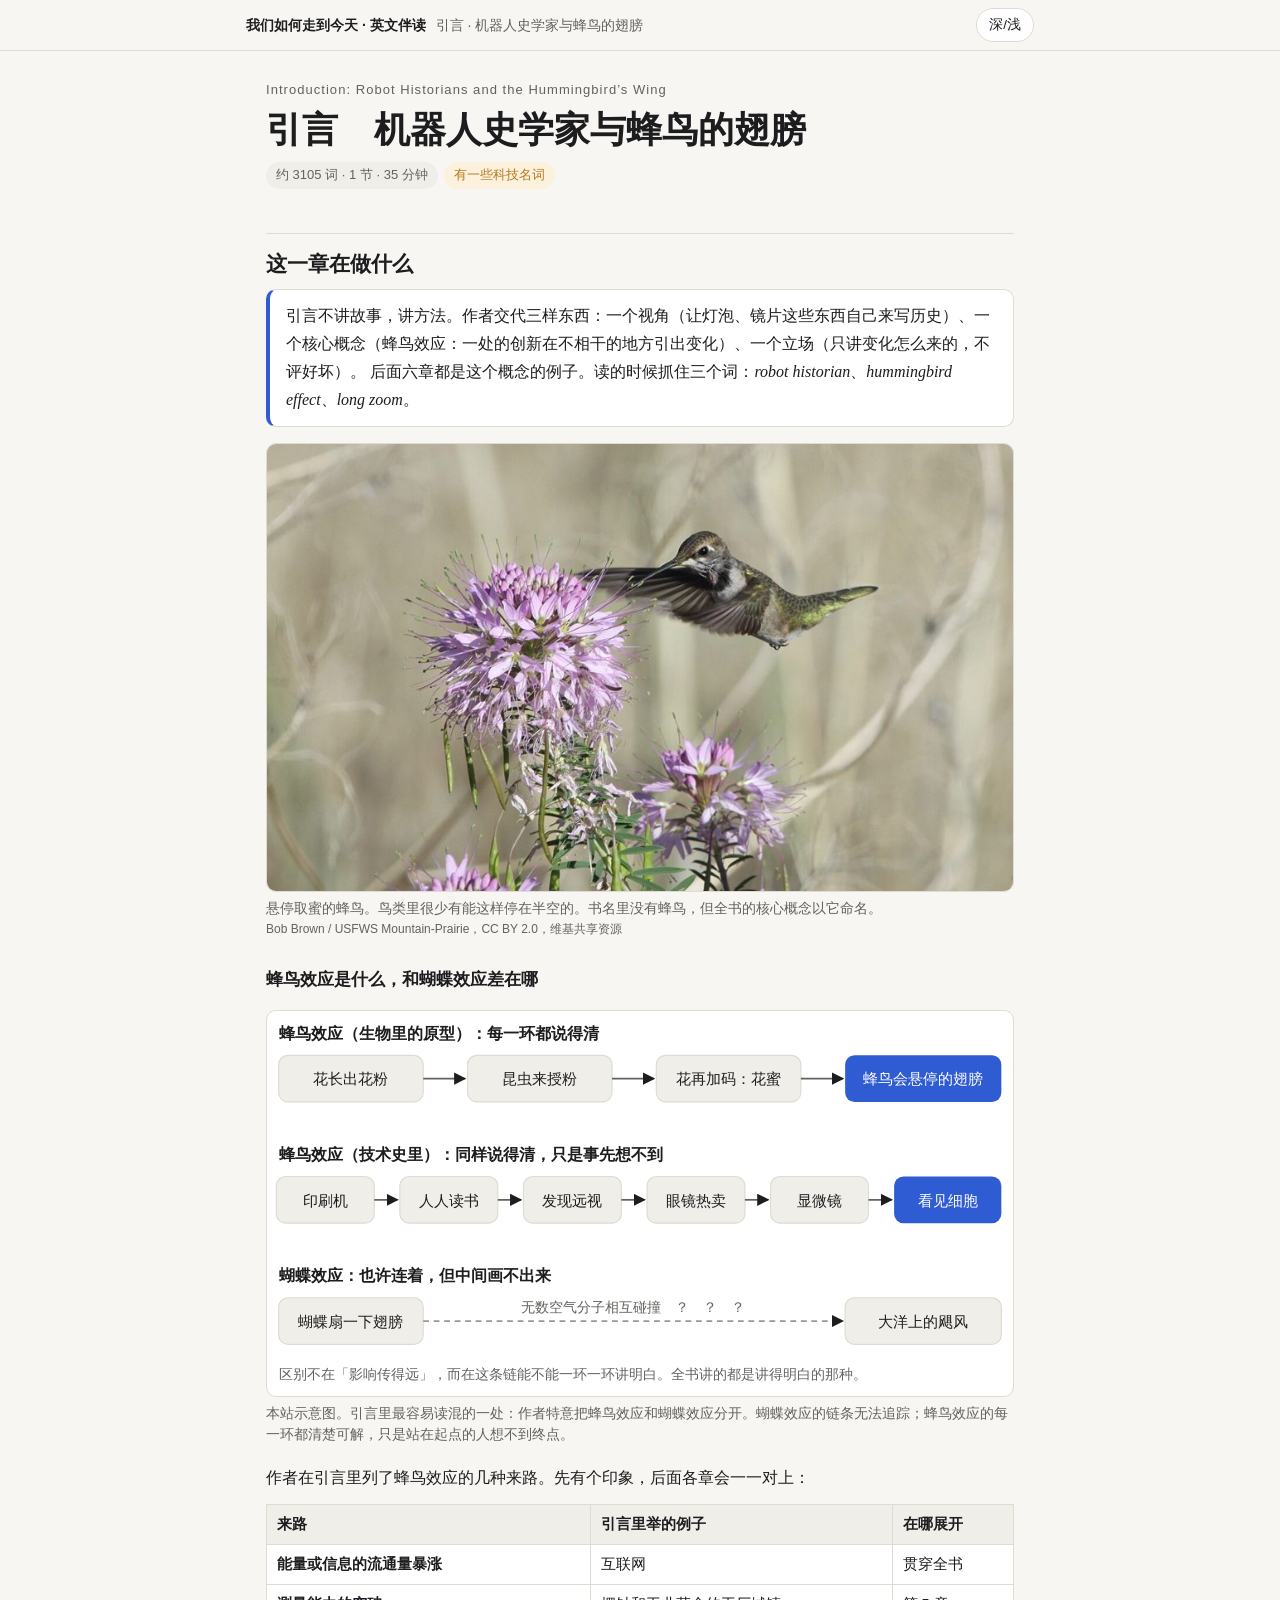
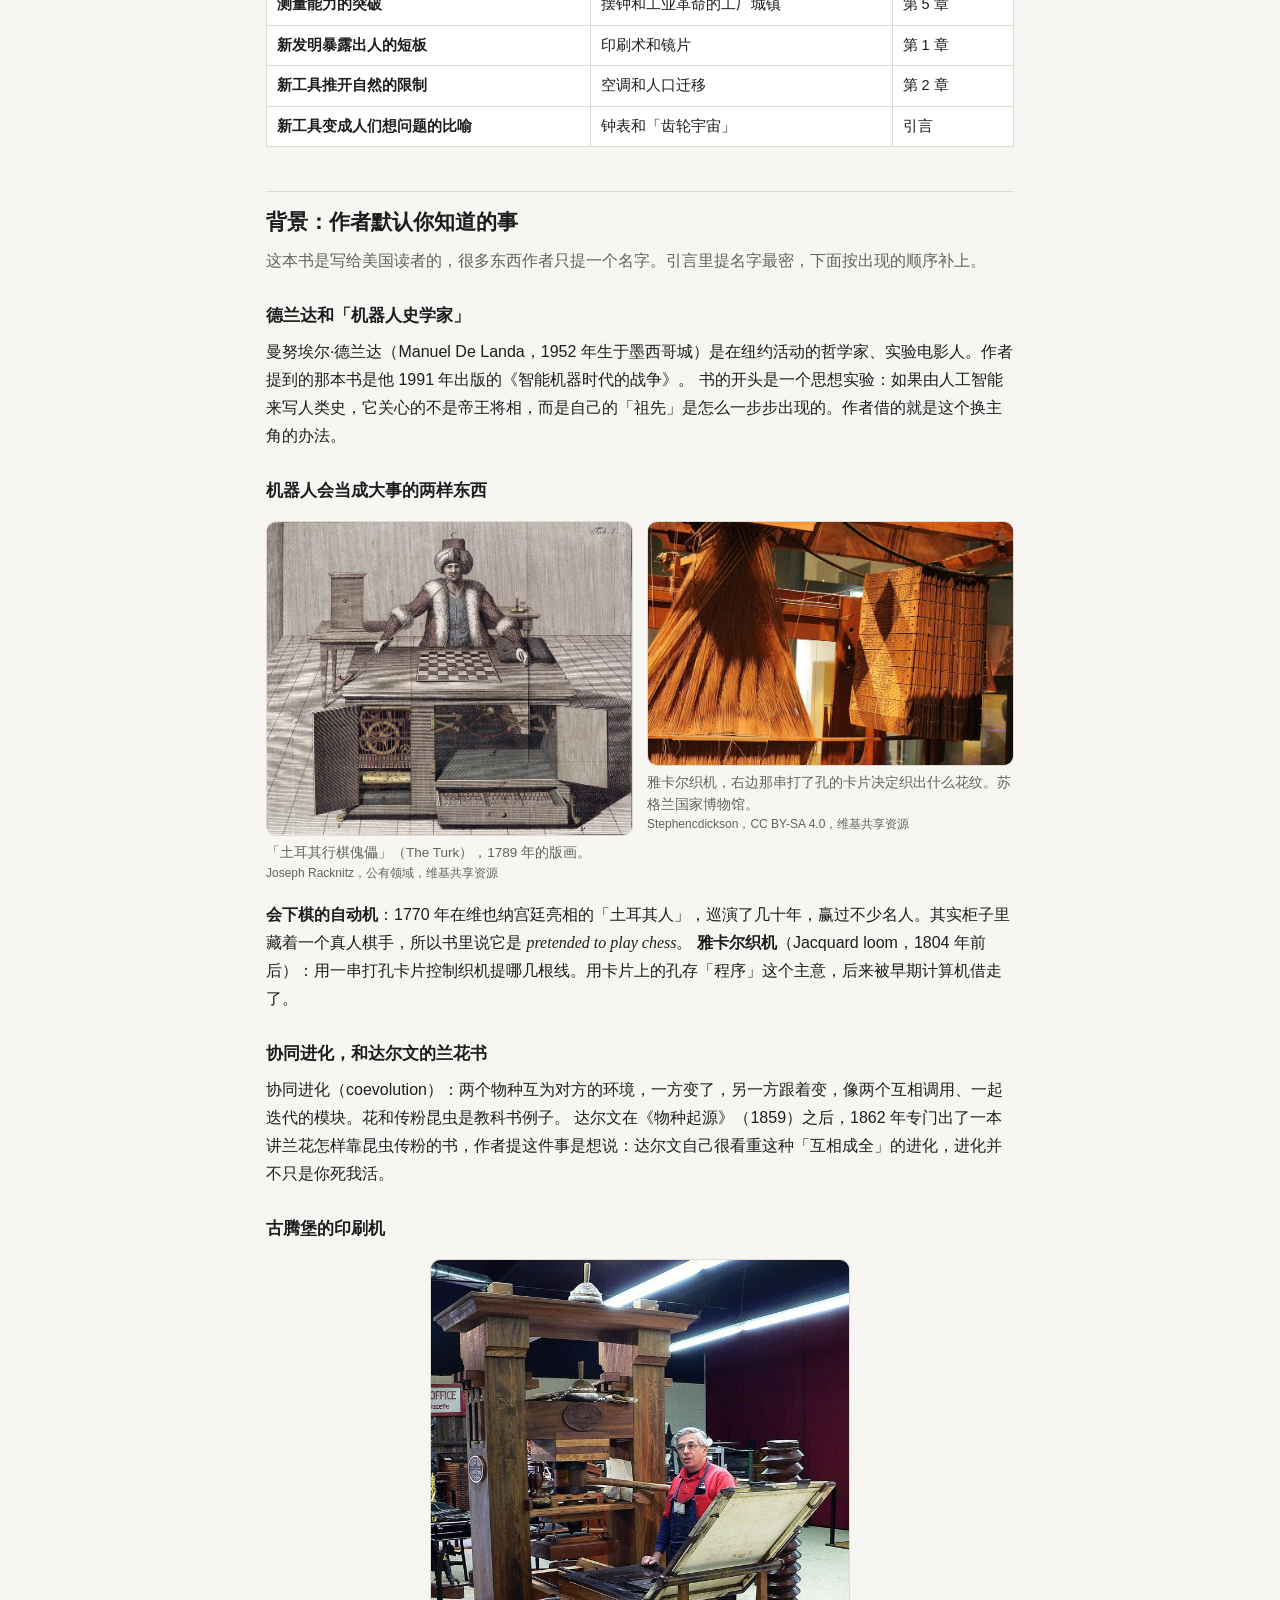
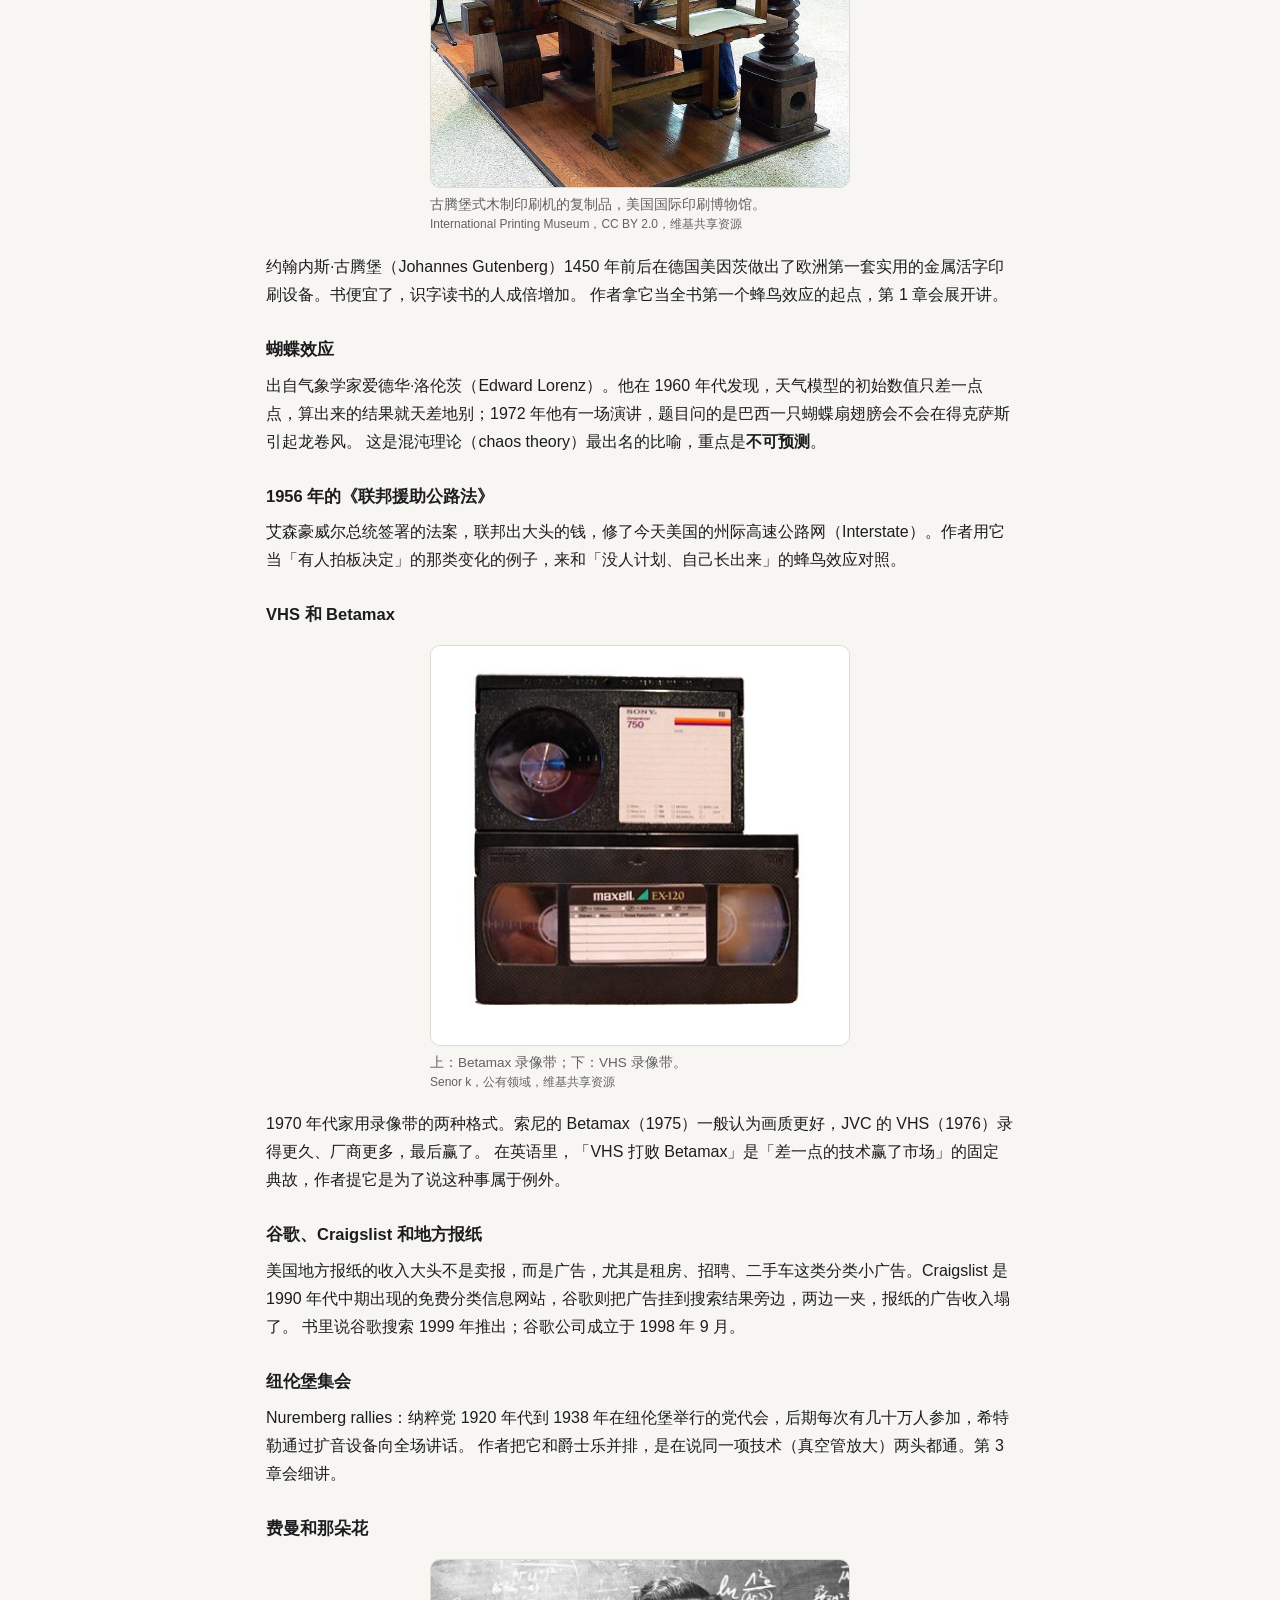
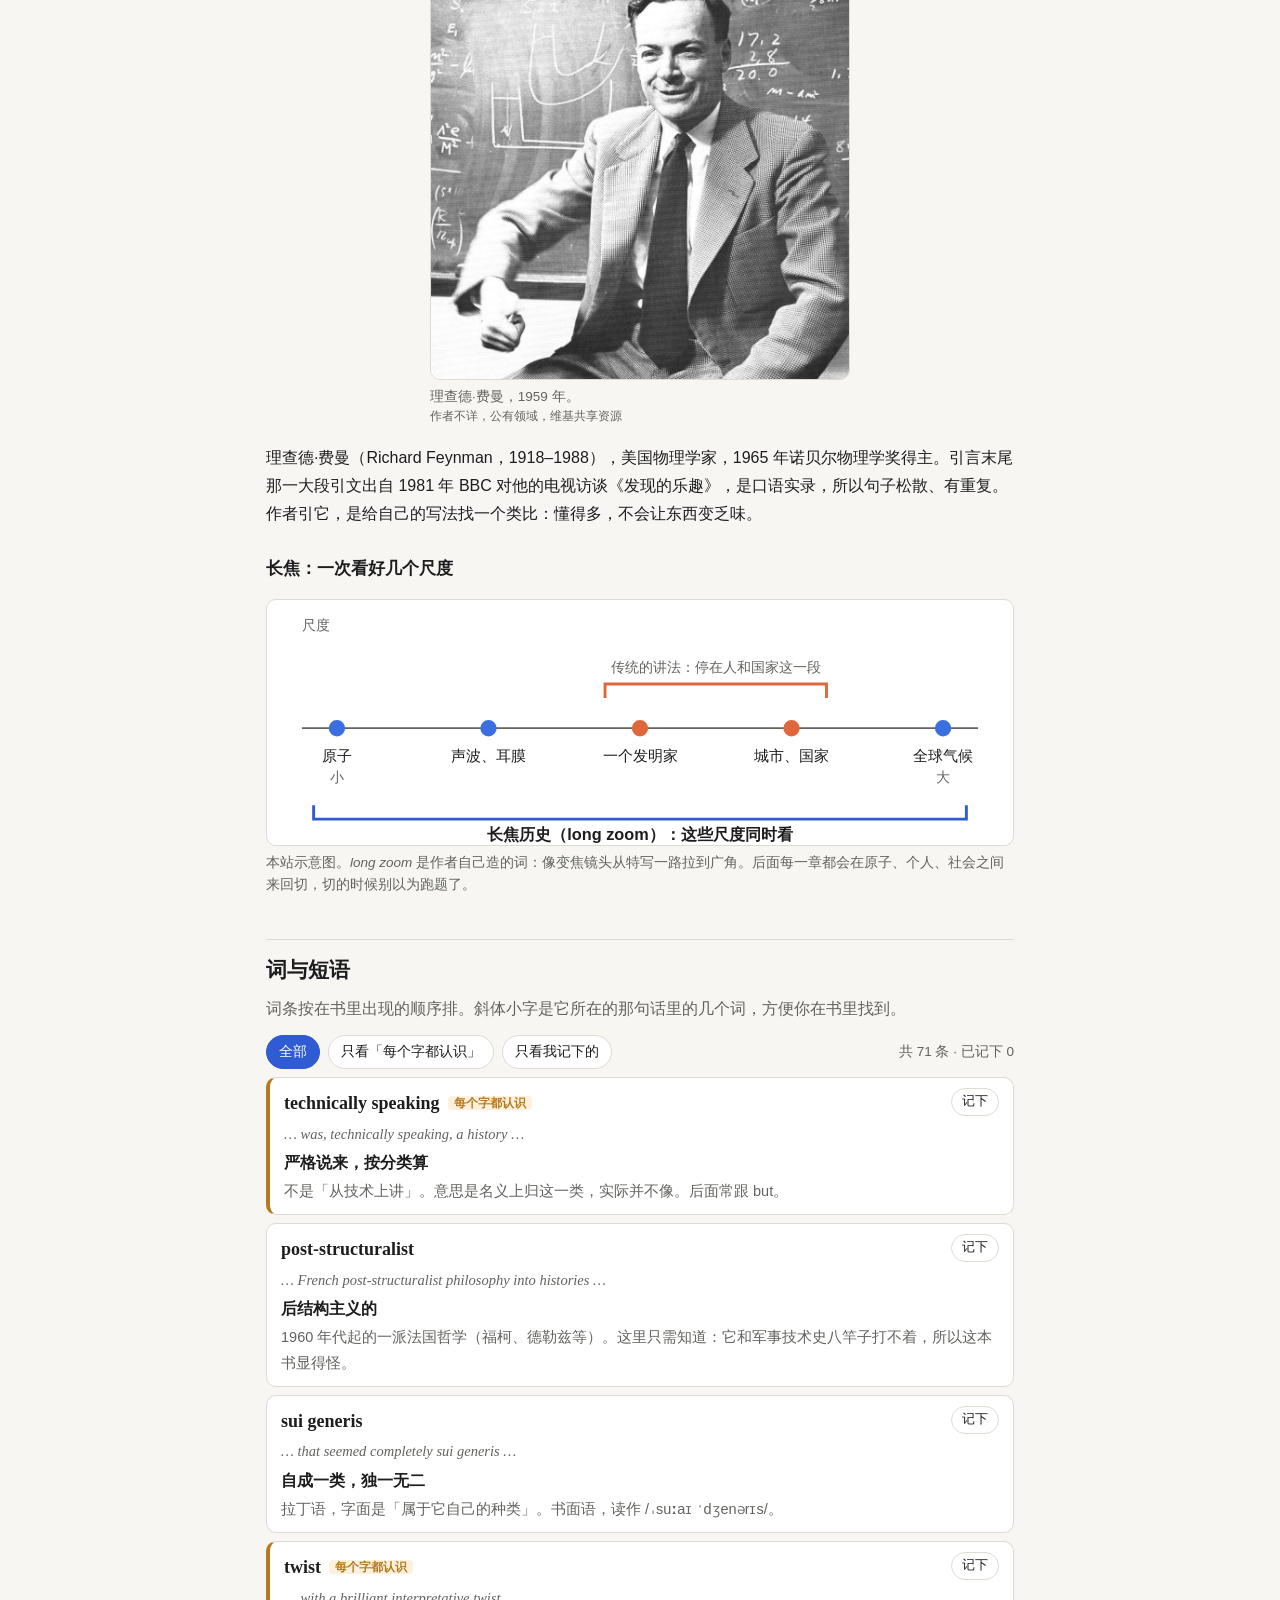
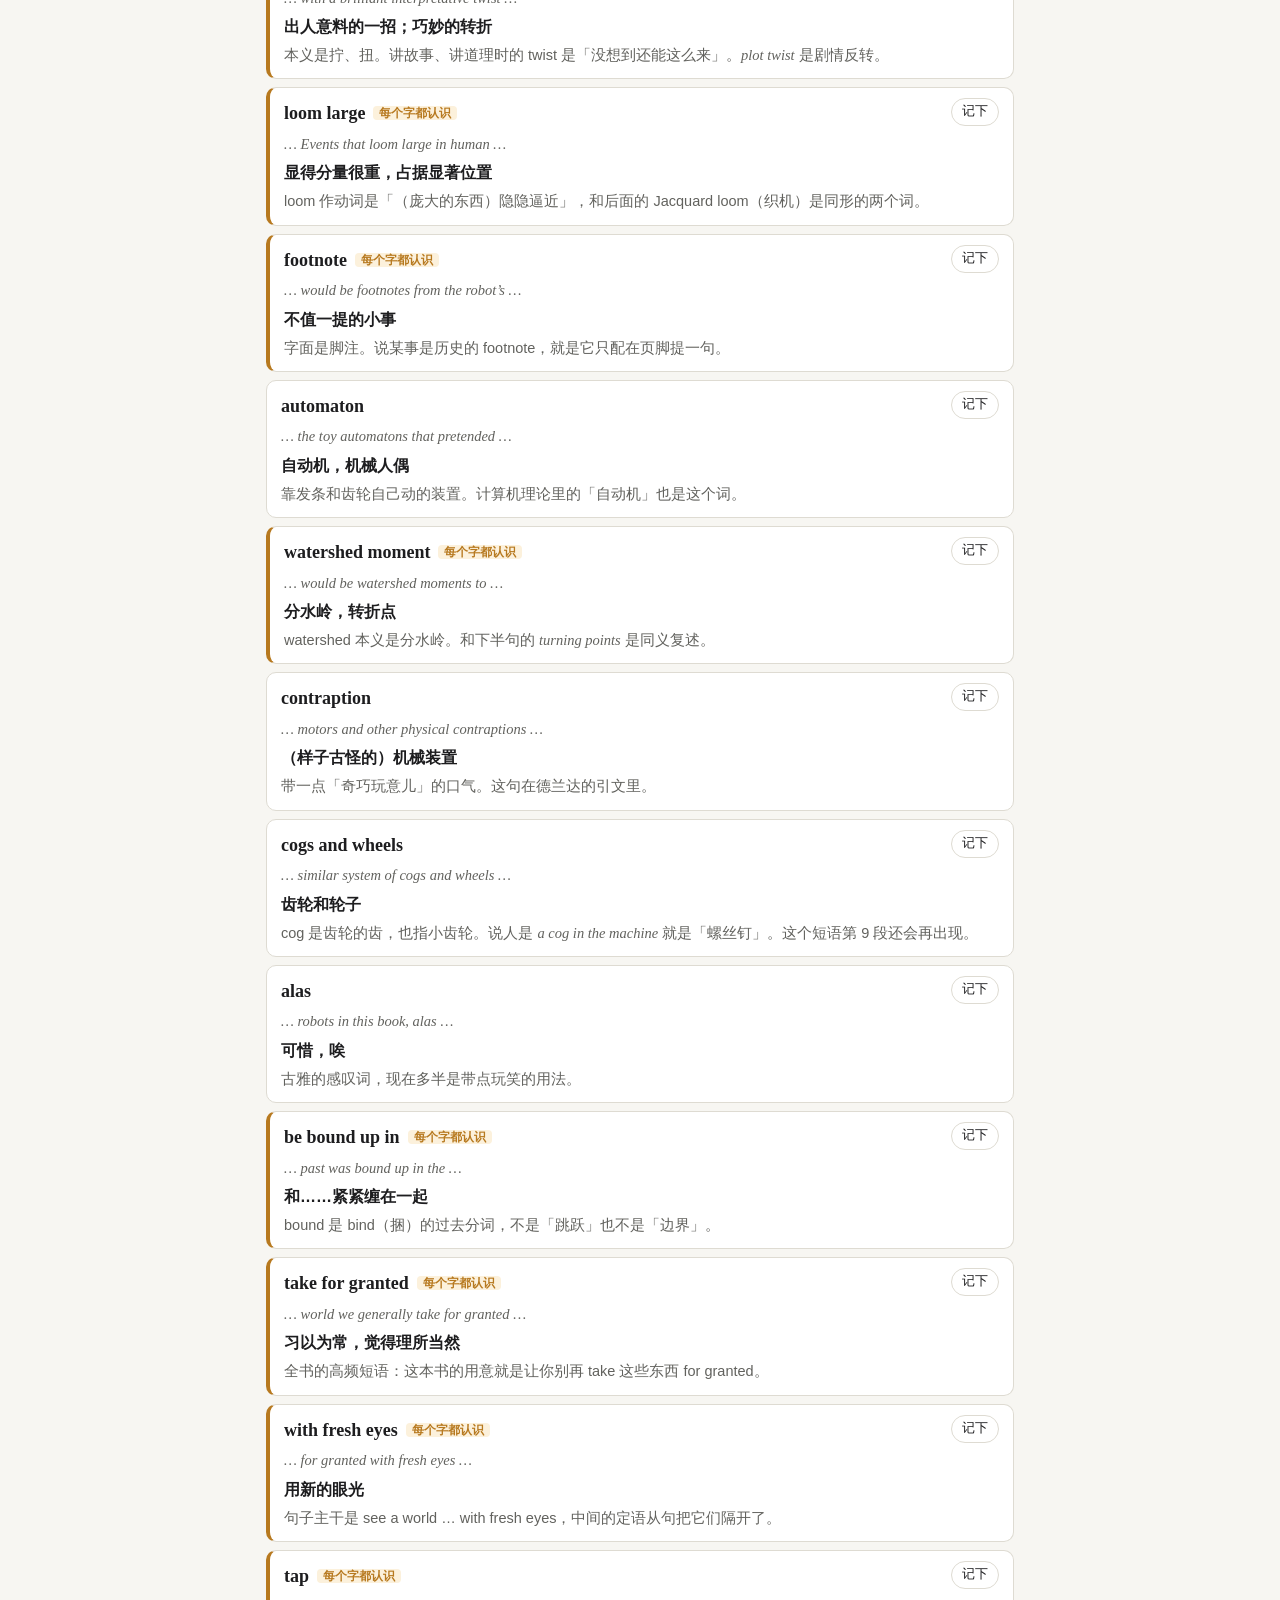
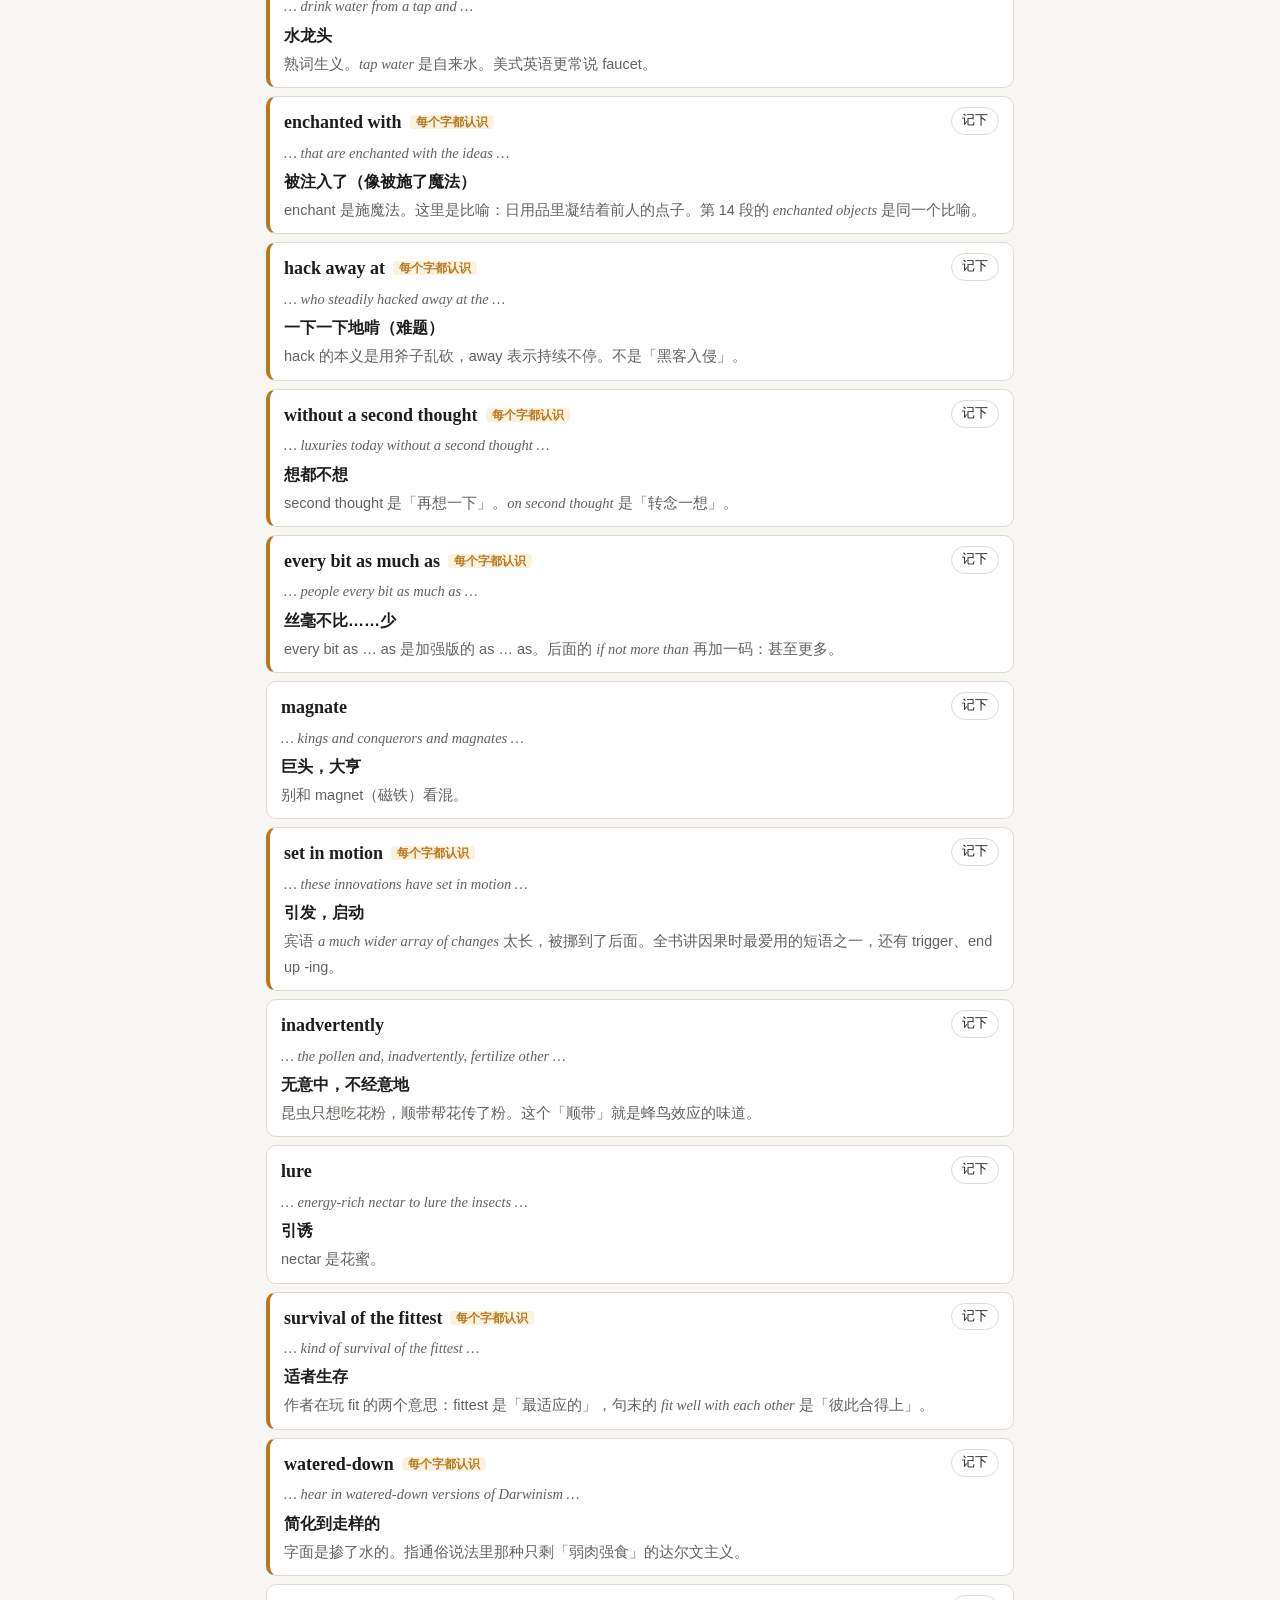
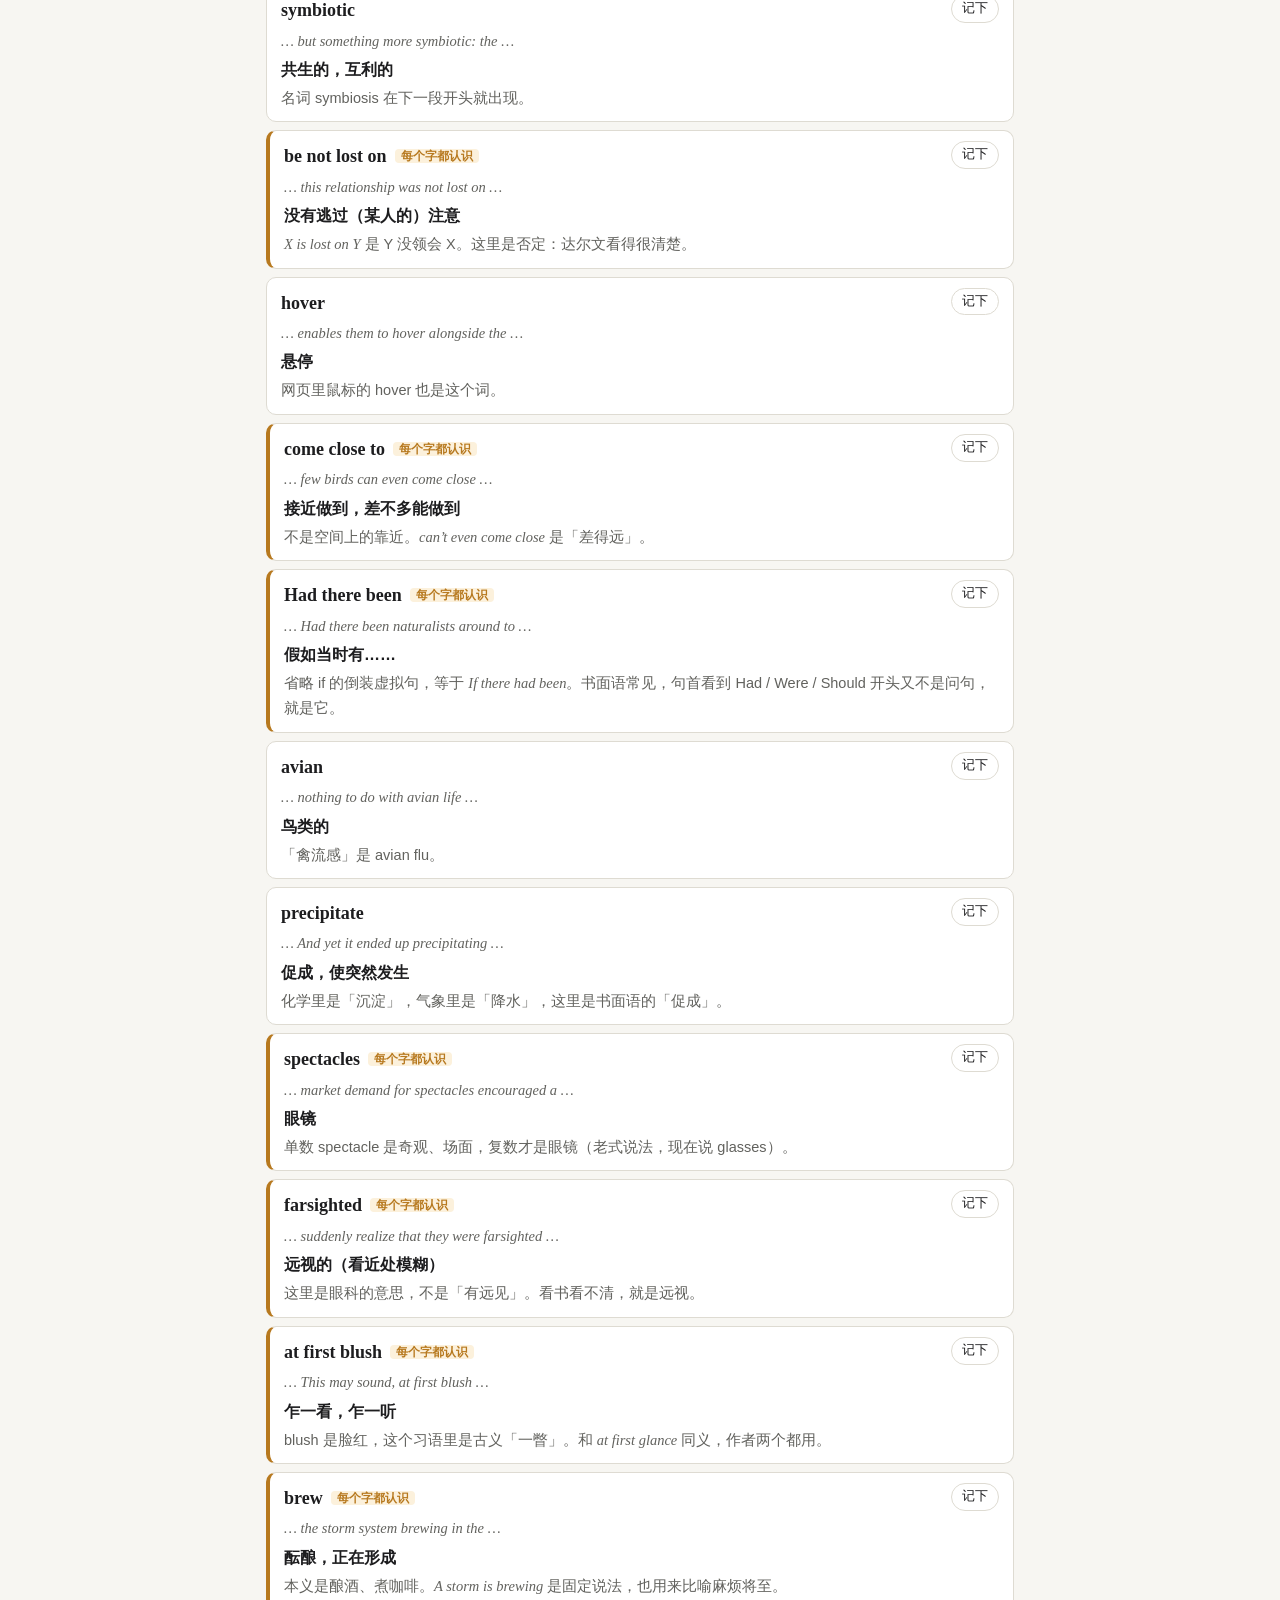
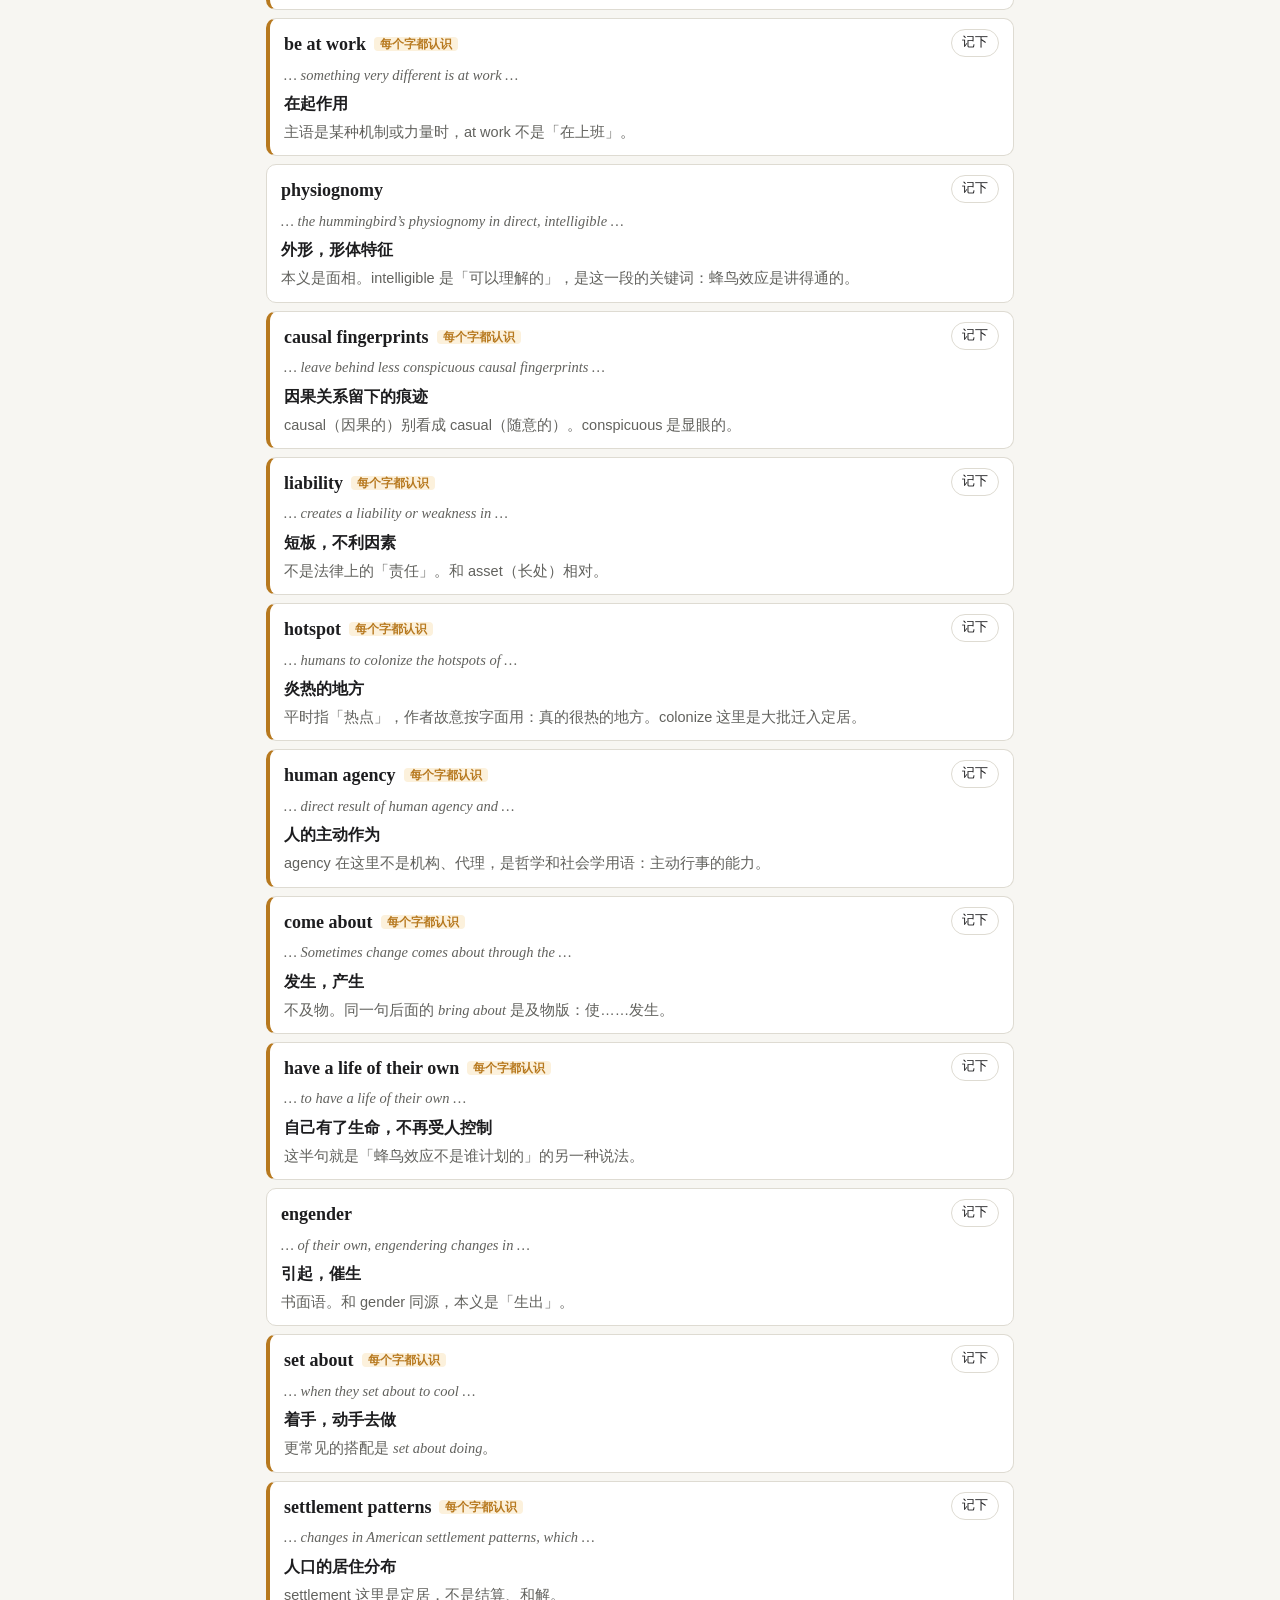
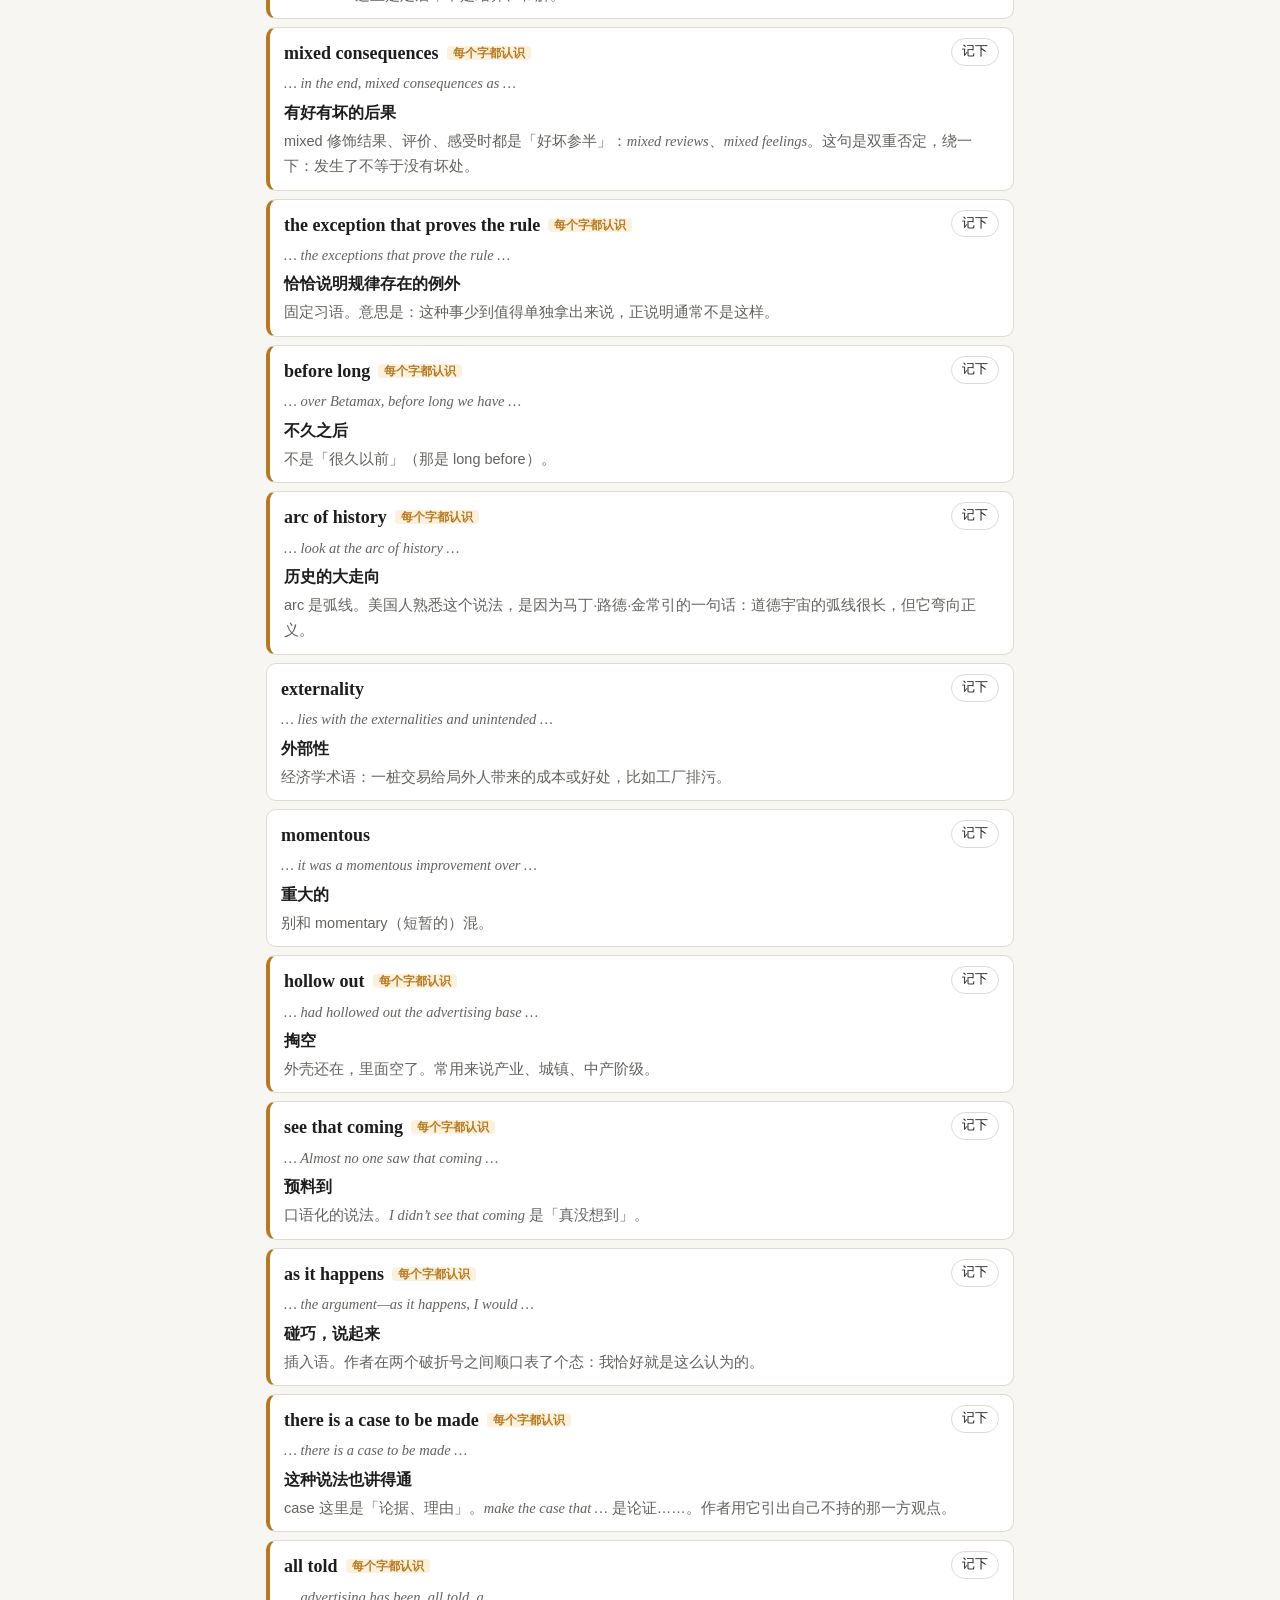
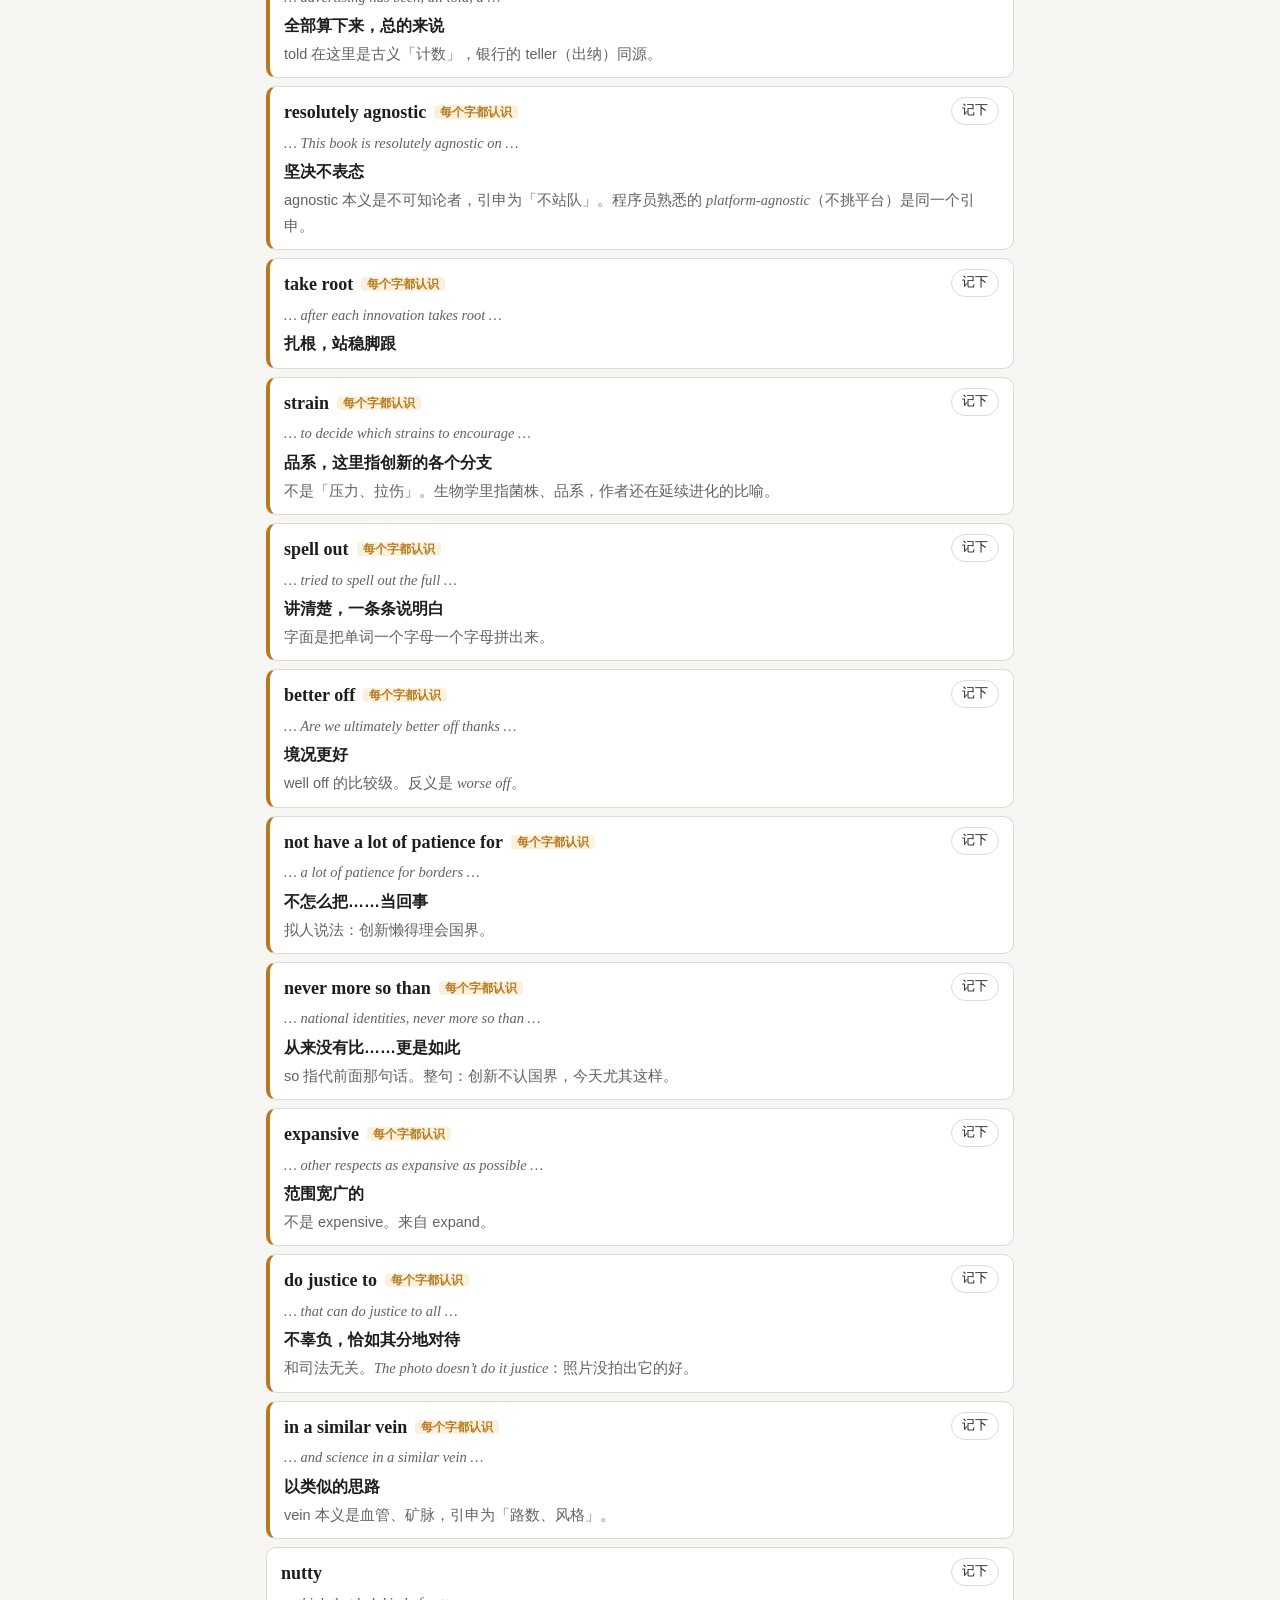
==== commit a5028ad4: "联网核对史实：修正和弱化 40 余处说法；补图；取图改用共享脚本；首页目录补一句话简介 Co-Authored-By: Claude Opus 5.5 <noreply@anthropic.com>" ====
--- a/chapters/00.html
+++ b/chapters/00.html
@@ -16,7 +16,7 @@
 
 <figure class="fig"><img src="../assets/img/00-hummingbird.jpg" alt="一只蜂鸟悬停在一丛紫色的花前，喙伸向花朵，翅膀因高速扇动而模糊" loading="lazy">
 <figcaption>悬停取蜜的蜂鸟。鸟类里很少有能这样停在半空的。书名里没有蜂鸟，但全书的核心概念以它命名。
-<span class="src">Bob Brown / USFWS Mountain-Prairie，公有领域，维基共享资源</span></figcaption></figure>
+<span class="src">Bob Brown / USFWS Mountain-Prairie，CC BY 2.0，维基共享资源</span></figcaption></figure>
 
 <h3>蜂鸟效应是什么，和蝴蝶效应差在哪</h3>
 <figure class="fig"><svg class="diagram" viewBox="0 0 640 330" role="img" aria-label="三条链：花粉到蜂鸟翅膀，印刷机到看见细胞，蝴蝶到飓风。前两条每一环都说得清，第三条中间是问号">
@@ -105,7 +105,7 @@
 书里说谷歌搜索 1999 年推出；谷歌公司成立于 1998 年 9 月。</p>
 
 <h3>纽伦堡集会</h3>
-<p>Nuremberg rallies：纳粹党 1923 到 1938 年间在纽伦堡举行的党代会，后期每次有几十万人参加，希特勒通过扩音设备向全场讲话。
+<p>Nuremberg rallies：纳粹党 1920 年代到 1938 年在纽伦堡举行的党代会，后期每次有几十万人参加，希特勒通过扩音设备向全场讲话。
 作者把它和爵士乐并排，是在说同一项技术（真空管放大）两头都通。第 3 章会细讲。</p>
 
 <h3>费曼和那朵花</h3>
@@ -180,7 +180,7 @@
 <div class="entry trap"><div class="en">mixed consequences</div><div class="loc" data-p="11">… in the end, mixed consequences as …</div><div class="zh">有好有坏的后果</div><div class="note">mixed 修饰结果、评价、感受时都是「好坏参半」：<i>mixed reviews</i>、<i>mixed feelings</i>。这句是双重否定，绕一下：发生了不等于没有坏处。</div></div>
 <div class="entry trap"><div class="en">the exception that proves the rule</div><div class="loc" data-p="11">… the exceptions that prove the rule …</div><div class="zh">恰恰说明规律存在的例外</div><div class="note">固定习语。意思是：这种事少到值得单独拿出来说，正说明通常不是这样。</div></div>
 <div class="entry trap"><div class="en">before long</div><div class="loc" data-p="11">… over Betamax, before long we have …</div><div class="zh">不久之后</div><div class="note">不是「很久以前」（那是 long before）。</div></div>
-<div class="entry trap"><div class="en">arc of history</div><div class="loc" data-p="11">… look at the arc of history …</div><div class="zh">历史的大走向</div><div class="note">arc 是弧线。美国人熟悉这个说法，是因为马丁·路德·金的名句：道德宇宙的弧线很长，但它弯向正义。</div></div>
+<div class="entry trap"><div class="en">arc of history</div><div class="loc" data-p="11">… look at the arc of history …</div><div class="zh">历史的大走向</div><div class="note">arc 是弧线。美国人熟悉这个说法，是因为马丁·路德·金常引的一句话：道德宇宙的弧线很长，但它弯向正义。</div></div>
 <div class="entry"><div class="en">externality</div><div class="loc" data-p="12">… lies with the externalities and unintended …</div><div class="zh">外部性</div><div class="note">经济学术语：一桩交易给局外人带来的成本或好处，比如工厂排污。</div></div>
 <div class="entry"><div class="en">momentous</div><div class="loc" data-p="12">… it was a momentous improvement over …</div><div class="zh">重大的</div><div class="note">别和 momentary（短暂的）混。</div></div>
 <div class="entry trap"><div class="en">hollow out</div><div class="loc" data-p="12">… had hollowed out the advertising base …</div><div class="zh">掏空</div><div class="note">外壳还在，里面空了。常用来说产业、城镇、中产阶级。</div></div>
